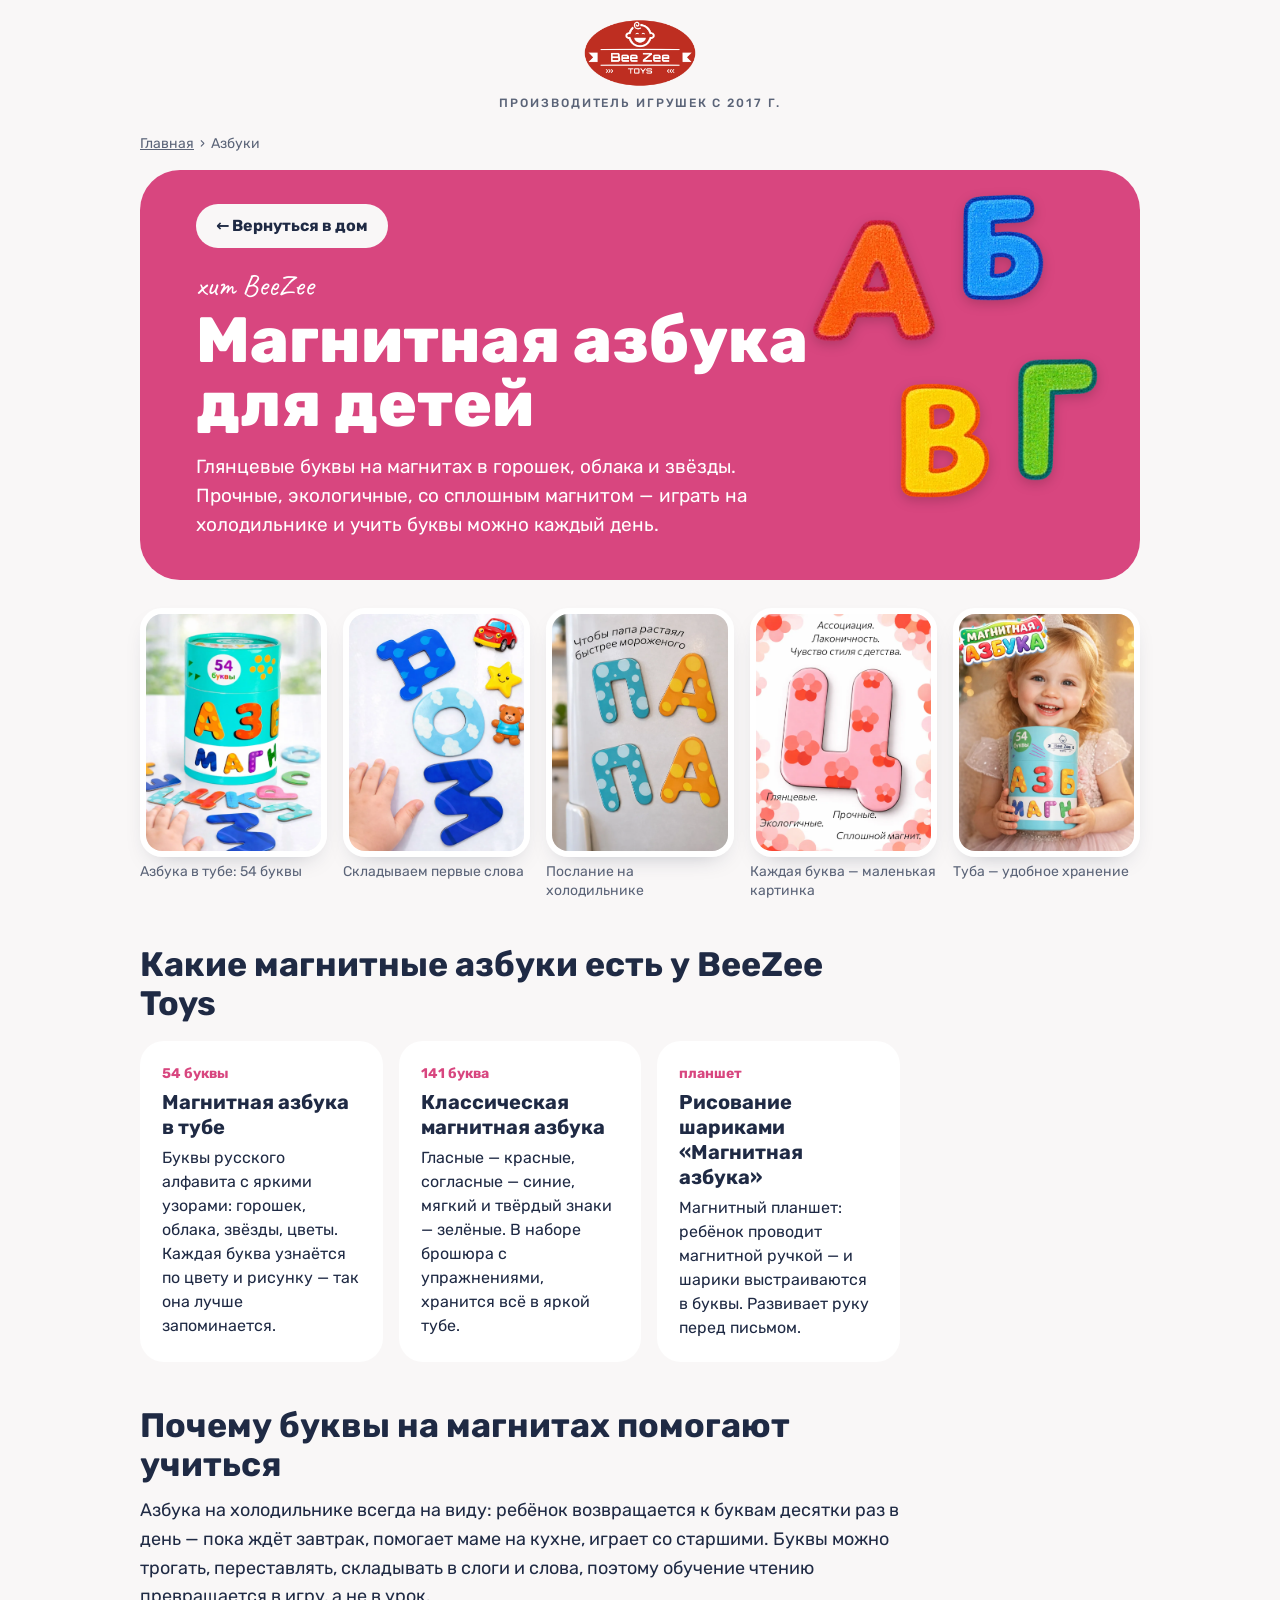
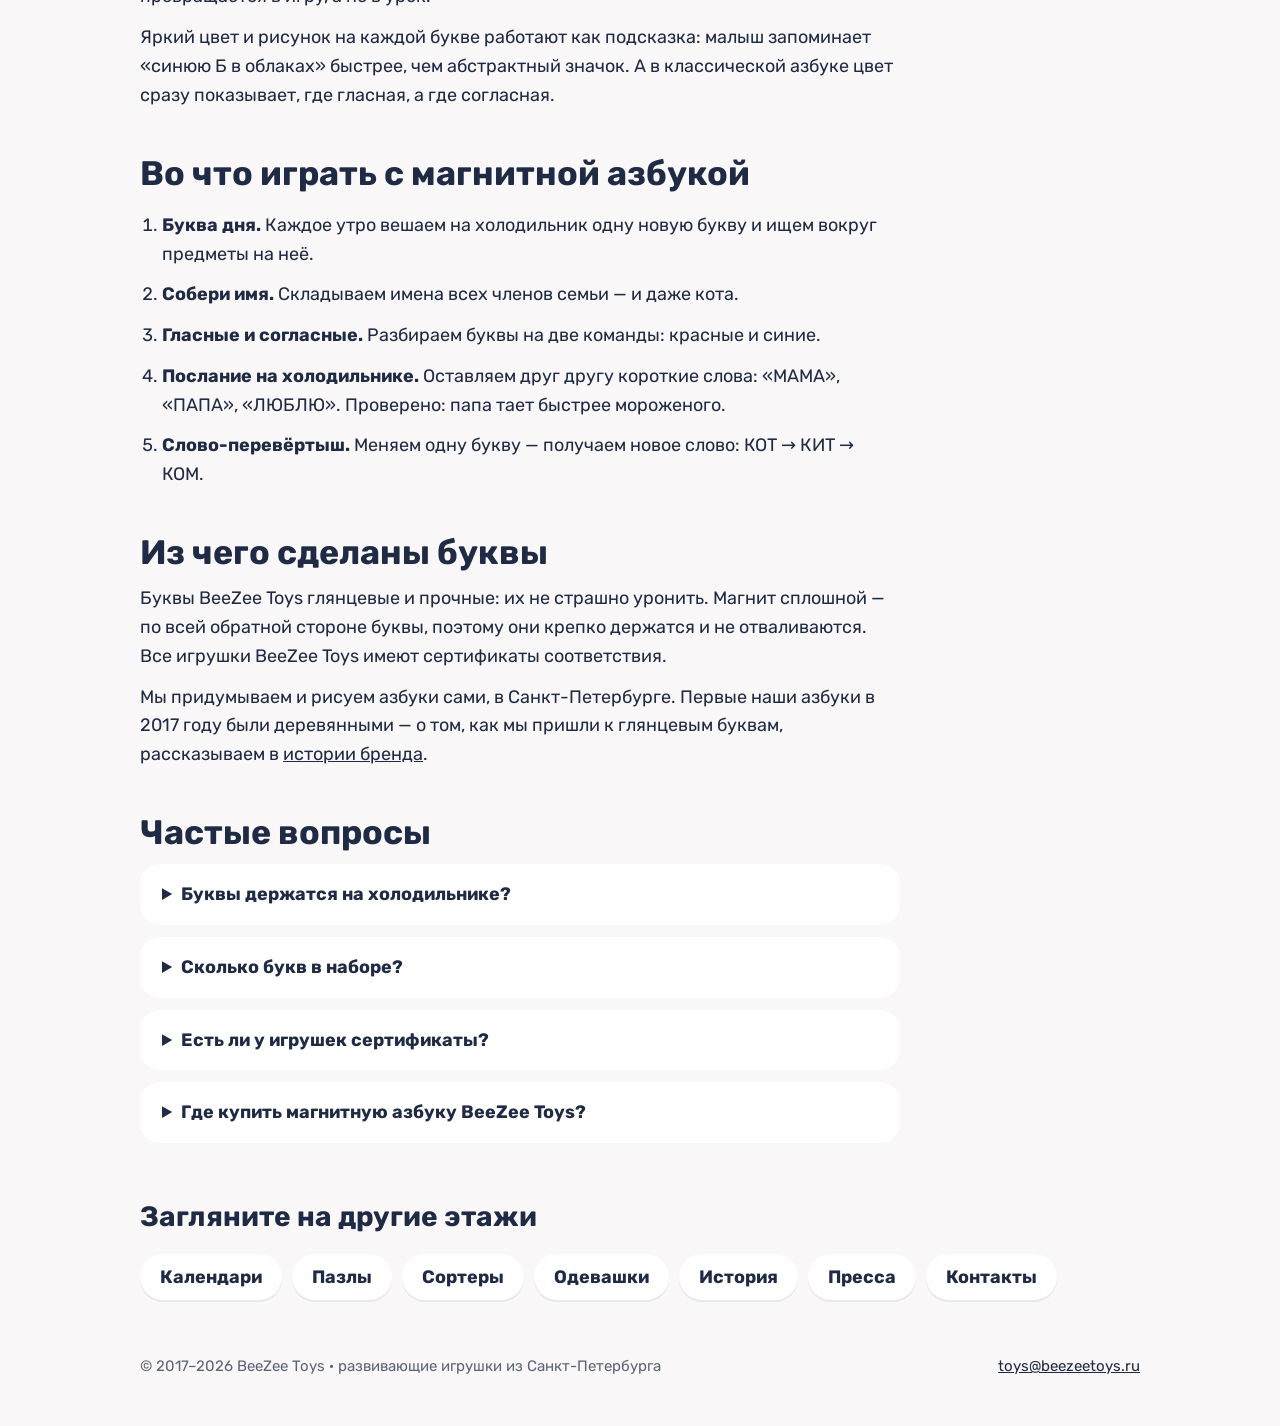
==== azbuki/index.html @ 77d388d3 "Страница-образец /azbuki/ для SEO Отдельная HTML-страница раздела «Азбуки»: title, description, cano" ====
<!doctype html>
<html lang="ru">
<head>
<meta charset="utf-8">
<meta name="viewport" content="width=device-width, initial-scale=1">
<title>Магнитная азбука для детей — буквы на магнитах | BeeZee Toys</title>
<meta name="description" content="Магнитные азбуки BeeZee Toys: 54 буквы в тубе и классический алфавит на 141 букву. Яркие глянцевые буквы на холодильник для игры и обучения чтению. Производитель из Петербурга.">
<link rel="canonical" href="https://beezeetoys.ru/azbuki/">
<meta property="og:type" content="website">
<meta property="og:site_name" content="BeeZee Toys">
<meta property="og:title" content="Магнитная азбука для детей — BeeZee Toys">
<meta property="og:description" content="Яркие глянцевые буквы на магнитах: 54 буквы в тубе и классический алфавит на 141 букву.">
<meta property="og:url" content="https://beezeetoys.ru/azbuki/">
<meta property="og:image" content="https://beezeetoys.ru/img/azbuka-tuba.webp">
<meta property="og:locale" content="ru_RU">
<link rel="icon" href="/img/logo.webp">
<link rel="preconnect" href="https://fonts.googleapis.com">
<link href="https://fonts.googleapis.com/css2?family=Rubik:wght@400;500;700;800&family=Caveat:wght@500;700&display=swap" rel="stylesheet">
<link rel="stylesheet" href="/css/page.css">

<script type="application/ld+json">
{
  "@context": "https://schema.org",
  "@graph": [
    {
      "@type": "CollectionPage",
      "name": "Магнитная азбука для детей",
      "url": "https://beezeetoys.ru/azbuki/",
      "description": "Магнитные азбуки BeeZee Toys: 54 буквы в тубе и классический алфавит на 141 букву.",
      "inLanguage": "ru",
      "publisher": {"@type": "Organization", "name": "BeeZee Toys", "alternateName": ["Bee Zee Toys", "БиЗи Тойс"], "url": "https://beezeetoys.ru/", "logo": "https://beezeetoys.ru/img/logo.webp", "email": "toys@beezeetoys.ru"}
    },
    {
      "@type": "BreadcrumbList",
      "itemListElement": [
        {"@type": "ListItem", "position": 1, "name": "Главная", "item": "https://beezeetoys.ru/"},
        {"@type": "ListItem", "position": 2, "name": "Азбуки", "item": "https://beezeetoys.ru/azbuki/"}
      ]
    },
    {
      "@type": "FAQPage",
      "mainEntity": [
        {"@type": "Question", "name": "Буквы держатся на холодильнике?", "acceptedAnswer": {"@type": "Answer", "text": "Да. Магнит у букв сплошной — по всей обратной стороне, поэтому буквы держатся на холодильнике, магнитной доске и любой стальной поверхности."}},
        {"@type": "Question", "name": "Сколько букв в наборе?", "acceptedAnswer": {"@type": "Answer", "text": "Магнитная азбука в тубе — 54 буквы русского алфавита. Классическая азбука — 141 буква: хватит, чтобы складывать длинные слова и целые предложения."}},
        {"@type": "Question", "name": "Есть ли у игрушек сертификаты?", "acceptedAnswer": {"@type": "Answer", "text": "Да, все игрушки BeeZee Toys имеют сертификаты соответствия."}},
        {"@type": "Question", "name": "Где купить магнитную азбуку BeeZee Toys?", "acceptedAnswer": {"@type": "Answer", "text": "Ссылки на наши магазины на маркетплейсах — внизу главной страницы beezeetoys.ru. По оптовым закупкам пишите на toys@beezeetoys.ru."}}
      ]
    }
  ]
}
</script>

<!-- Yandex.Metrika counter -->
<script type="text/javascript">
    (function(m,e,t,r,i,k,a){
        m[i]=m[i]||function(){(m[i].a=m[i].a||[]).push(arguments)};
        m[i].l=1*new Date();
        for (var j = 0; j < document.scripts.length; j++) {if (document.scripts[j].src === r) { return; }}
        k=e.createElement(t),a=e.getElementsByTagName(t)[0],k.async=1,k.src=r,a.parentNode.insertBefore(k,a)
    })(window, document,'script','https://mc.yandex.ru/metrika/tag.js', 'ym');
    ym(53527606, 'init', {trackHash:true, clickmap:true, referrer: document.referrer, url: location.href, accurateTrackBounce:true, trackLinks:true});
</script>
<noscript><div><img src="https://mc.yandex.ru/watch/53527606" style="position:absolute; left:-9999px;" alt=""></div></noscript>
<!-- /Yandex.Metrika counter -->
</head>
<body style="--room:#D8467F">

<header class="top">
<a href="/" aria-label="BeeZee Toys — на главную"><img src="/img/logo.webp" alt="BeeZee Toys — развивающие игрушки"></a>
<span class="since">Производитель игрушек с 2017 г.</span>
</header>

<main class="wrap">

<nav class="crumbs" aria-label="Хлебные крошки">
<ol><li><a href="/">Главная</a></li><li aria-current="page">Азбуки</li></ol>
</nav>

<section class="hero">
<div class="deco" aria-hidden="true">
<img src="/img/azbuki-a.webp" alt="" style="right:58%;top:12%;height:30%">
<img src="/img/azbuki-b.webp" alt="" style="right:22%;top:6%;height:26%;animation-delay:-1.2s">
<img src="/img/azbuki-v.webp" alt="" style="right:40%;top:52%;height:28%;animation-delay:-2.4s">
<img src="/img/azbuki-g.webp" alt="" style="right:4%;top:46%;height:30%;animation-delay:-3.6s">
</div>
<a class="home" href="/">← Вернуться в дом</a>
<span class="note hand">хит BeeZee</span>
<h1>Магнитная азбука для детей</h1>
<p class="lead">Глянцевые буквы на магнитах в горошек, облака и звёзды. Прочные, экологичные, со сплошным магнитом — играть на холодильнике и учить буквы можно каждый день.</p>
</section>

<div class="gallery">
<figure><img src="/img/azbuka-tuba.webp" alt="Магнитная азбука BeeZee Toys в тубе — 54 буквы русского алфавита" width="900" height="1200" loading="lazy"><figcaption>Азбука в тубе: 54 буквы</figcaption></figure>
<figure><img src="/img/azbuka-dom.webp" alt="Магнитные буквы Д, О, М и фигурки из азбуки BeeZee Toys" width="900" height="1200" loading="lazy"><figcaption>Складываем первые слова</figcaption></figure>
<figure><img src="/img/azbuka-papa.webp" alt="Слово ПАПА из магнитных букв на холодильнике" width="900" height="1200" loading="lazy"><figcaption>Послание на холодильнике</figcaption></figure>
<figure><img src="/img/azbuka-ch.webp" alt="Розовая магнитная буква Ч в цветочек" width="900" height="1200" loading="lazy"><figcaption>Каждая буква — маленькая картинка</figcaption></figure>
<figure><img src="/img/azbuka-girl.webp" alt="Девочка держит тубу с магнитной азбукой BeeZee Toys" width="900" height="1200" loading="lazy"><figcaption>Туба — удобное хранение</figcaption></figure>
</div>

<article class="text">

<h2>Какие магнитные азбуки есть у BeeZee Toys</h2>
<div class="cards">
<div class="card"><span class="tag">54 буквы</span><strong>Магнитная азбука в тубе</strong><p>Буквы русского алфавита с яркими узорами: горошек, облака, звёзды, цветы. Каждая буква узнаётся по цвету и рисунку — так она лучше запоминается.</p></div>
<div class="card"><span class="tag">141 буква</span><strong>Классическая магнитная азбука</strong><p>Гласные — красные, согласные — синие, мягкий и твёрдый знаки — зелёные. В наборе брошюра с упражнениями, хранится всё в яркой тубе.</p></div>
<div class="card"><span class="tag">планшет</span><strong>Рисование шариками «Магнитная азбука»</strong><p>Магнитный планшет: ребёнок проводит магнитной ручкой — и шарики выстраиваются в буквы. Развивает руку перед письмом.</p></div>
</div>

<h2>Почему буквы на магнитах помогают учиться</h2>
<p>Азбука на холодильнике всегда на виду: ребёнок возвращается к буквам десятки раз в день — пока ждёт завтрак, помогает маме на кухне, играет со старшими. Буквы можно трогать, переставлять, складывать в слоги и слова, поэтому обучение чтению превращается в игру, а не в урок.</p>
<p>Яркий цвет и рисунок на каждой букве работают как подсказка: малыш запоминает «синюю Б в облаках» быстрее, чем абстрактный значок. А в классической азбуке цвет сразу показывает, где гласная, а где согласная.</p>

<h2>Во что играть с магнитной азбукой</h2>
<ol>
<li><strong>Буква дня.</strong> Каждое утро вешаем на холодильник одну новую букву и ищем вокруг предметы на неё.</li>
<li><strong>Собери имя.</strong> Складываем имена всех членов семьи — и даже кота.</li>
<li><strong>Гласные и согласные.</strong> Разбираем буквы на две команды: красные и синие.</li>
<li><strong>Послание на холодильнике.</strong> Оставляем друг другу короткие слова: «МАМА», «ПАПА», «ЛЮБЛЮ». Проверено: папа тает быстрее мороженого.</li>
<li><strong>Слово-перевёртыш.</strong> Меняем одну букву — получаем новое слово: КОТ → КИТ → КОМ.</li>
</ol>

<h2>Из чего сделаны буквы</h2>
<p>Буквы BeeZee Toys глянцевые и прочные: их не страшно уронить. Магнит сплошной — по всей обратной стороне буквы, поэтому они крепко держатся и не отваливаются. Все игрушки BeeZee Toys имеют сертификаты соответствия.</p>
<p>Мы придумываем и рисуем азбуки сами, в Санкт-Петербурге. Первые наши азбуки в 2017 году были деревянными — о том, как мы пришли к глянцевым буквам, рассказываем в <a href="/istoriya/">истории бренда</a>.</p>

<h2>Частые вопросы</h2>
<div class="faq">
<details><summary>Буквы держатся на холодильнике?</summary><p>Да. Магнит у букв сплошной — по всей обратной стороне, поэтому буквы держатся на холодильнике, магнитной доске и любой стальной поверхности.</p></details>
<details><summary>Сколько букв в наборе?</summary><p>Магнитная азбука в тубе — 54 буквы русского алфавита. Классическая азбука — 141 буква: хватит, чтобы складывать длинные слова и целые предложения.</p></details>
<details><summary>Есть ли у игрушек сертификаты?</summary><p>Да, все игрушки BeeZee Toys имеют сертификаты соответствия.</p></details>
<details><summary>Где купить магнитную азбуку BeeZee Toys?</summary><p>Ссылки на наши магазины на маркетплейсах — <a href="/#buy">внизу главной страницы</a>. По оптовым закупкам пишите на <a href="mailto:toys@beezeetoys.ru">toys@beezeetoys.ru</a>.</p></details>
</div>

</article>

<nav class="rooms" aria-label="Другие этажи дома">
<h2>Загляните на другие этажи</h2>
<ul>
<li><a href="/kalendari/">Календари</a></li>
<li><a href="/pazly/">Пазлы</a></li>
<li><a href="/sortery/">Сортеры</a></li>
<li><a href="/odevashki/">Одевашки</a></li>
<li><a href="/istoriya/">История</a></li>
<li><a href="/pressa/">Пресса</a></li>
<li><a href="/kontakty/">Контакты</a></li>
</ul>
</nav>

</main>

<footer>
<span>© 2017–2026 BeeZee Toys · развивающие игрушки из Санкт-Петербурга</span>
<a href="mailto:toys@beezeetoys.ru">toys@beezeetoys.ru</a>
</footer>

</body>
</html>
---- css/page.css ----
/* Общие стили страниц разделов (azbuki, kalendari, …). Цвет раздела задаётся в <body style="--room:#…"> */
:root{--ink:#1F2A44;--paper:#F9F7F7;--muted:#5B6478;--room:#D8467F}
*{box-sizing:border-box}
html{scroll-behavior:smooth}
body{margin:0;background:var(--paper);color:var(--ink);font:400 18px/1.6 Rubik,system-ui,sans-serif;overflow-x:hidden}
a{color:var(--ink)}a:hover{color:var(--room)}
img{max-width:100%}
.hand{font-family:Caveat,cursive}

/* шапка — как на главной */
.top{max-width:1320px;margin:0 auto;padding:18px 24px 10px;display:flex;flex-direction:column;align-items:center;gap:6px}
.top img{display:block;width:112px;height:70px;object-fit:contain}
.since{font-size:12px;font-weight:500;letter-spacing:.16em;text-transform:uppercase;color:var(--muted)}

.wrap{max-width:1040px;margin:0 auto;padding:0 20px}

/* хлебные крошки */
.crumbs{font-size:14px;color:var(--muted);margin:10px 0 14px}
.crumbs ol{list-style:none;margin:0;padding:0;display:flex;flex-wrap:wrap;gap:6px}
.crumbs li+li::before{content:"›";margin-right:6px}
.crumbs a{color:var(--muted)}

/* цветная шапка раздела */
.hero{position:relative;overflow:hidden;background:var(--room);color:#fff;border-radius:40px;padding:34px clamp(24px,5vw,56px) 40px}
.hero .home{display:inline-flex;align-items:center;min-height:44px;padding:0 20px;border-radius:999px;background:var(--paper);color:var(--ink);font-weight:700;font-size:16px;text-decoration:none;transition:transform .25s cubic-bezier(.34,1.56,.64,1)}
.hero .home:hover{transform:scale(1.06) rotate(-2deg);color:var(--ink)}
.hero .note{display:block;font-size:30px;line-height:1;margin:22px 0 8px}
.hero h1{position:relative;margin:0;max-width:640px;font-size:clamp(38px,6vw,64px);font-weight:800;line-height:1}
.hero .lead{position:relative;margin:16px 0 0;font-size:19px;line-height:1.55;max-width:620px}
.hero .deco{position:absolute;right:3%;bottom:0;top:0;width:30%;pointer-events:none}
.hero .deco img{position:absolute;width:auto;filter:drop-shadow(0 4px 6px rgba(0,0,0,.18));animation:bob 5s ease-in-out infinite}
@media (max-width:900px){.hero .deco{display:none}}

/* фото */
.gallery{display:grid;grid-template-columns:repeat(auto-fill,minmax(170px,1fr));gap:16px;margin:28px 0 8px}
.gallery figure{margin:0}
.gallery img{display:block;width:100%;height:auto;aspect-ratio:3/4;object-fit:cover;border-radius:22px;border:6px solid #fff;box-shadow:0 10px 24px -14px rgba(31,42,68,.35)}
.gallery figcaption{font-size:14px;color:var(--muted);margin-top:6px;line-height:1.35}

/* текст */
.text{max-width:760px}
.text h2{font-size:clamp(26px,3.4vw,34px);line-height:1.15;margin:44px 0 12px}
.text h3{font-size:21px;margin:26px 0 6px}
.text p,.text li{margin:0 0 12px}
.text ul,.text ol{padding-left:22px}
.cards{display:grid;grid-template-columns:repeat(auto-fit,minmax(230px,1fr));gap:16px;margin:18px 0}
.card{background:#fff;border-radius:24px;padding:22px}
.card .tag{display:block;font-size:14px;font-weight:700;color:var(--room)}
.card strong{display:block;font-size:20px;line-height:1.25;margin:4px 0 6px}
.card p{margin:0;font-size:16px;line-height:1.5}

/* вопросы-ответы */
.faq details{background:#fff;border-radius:20px;padding:16px 22px;margin:0 0 12px}
.faq summary{cursor:pointer;font-weight:700}
.faq details p{margin:10px 0 0}

/* другие этажи */
.rooms{margin:52px 0 30px}
.rooms h2{font-size:28px;margin:0 0 14px}
.rooms ul{list-style:none;margin:0;padding:0;display:flex;flex-wrap:wrap;gap:10px}
.rooms a{display:inline-flex;align-items:center;min-height:46px;padding:0 20px;border-radius:999px;background:#fff;font-weight:700;text-decoration:none;box-shadow:0 2px 0 rgba(31,42,68,.08);transition:transform .25s cubic-bezier(.34,1.56,.64,1)}
.rooms a:hover{transform:translateY(-3px) rotate(-1.5deg)}

footer{max-width:1040px;margin:0 auto;padding:24px 20px 48px;font-size:15px;color:var(--muted);display:flex;flex-wrap:wrap;gap:8px 24px;justify-content:space-between}

@keyframes bob{0%,100%{transform:translateY(0) rotate(-6deg)}50%{transform:translateY(-12px) rotate(6deg)}}
@media (prefers-reduced-motion:reduce){*{animation:none!important;transition:none!important}}
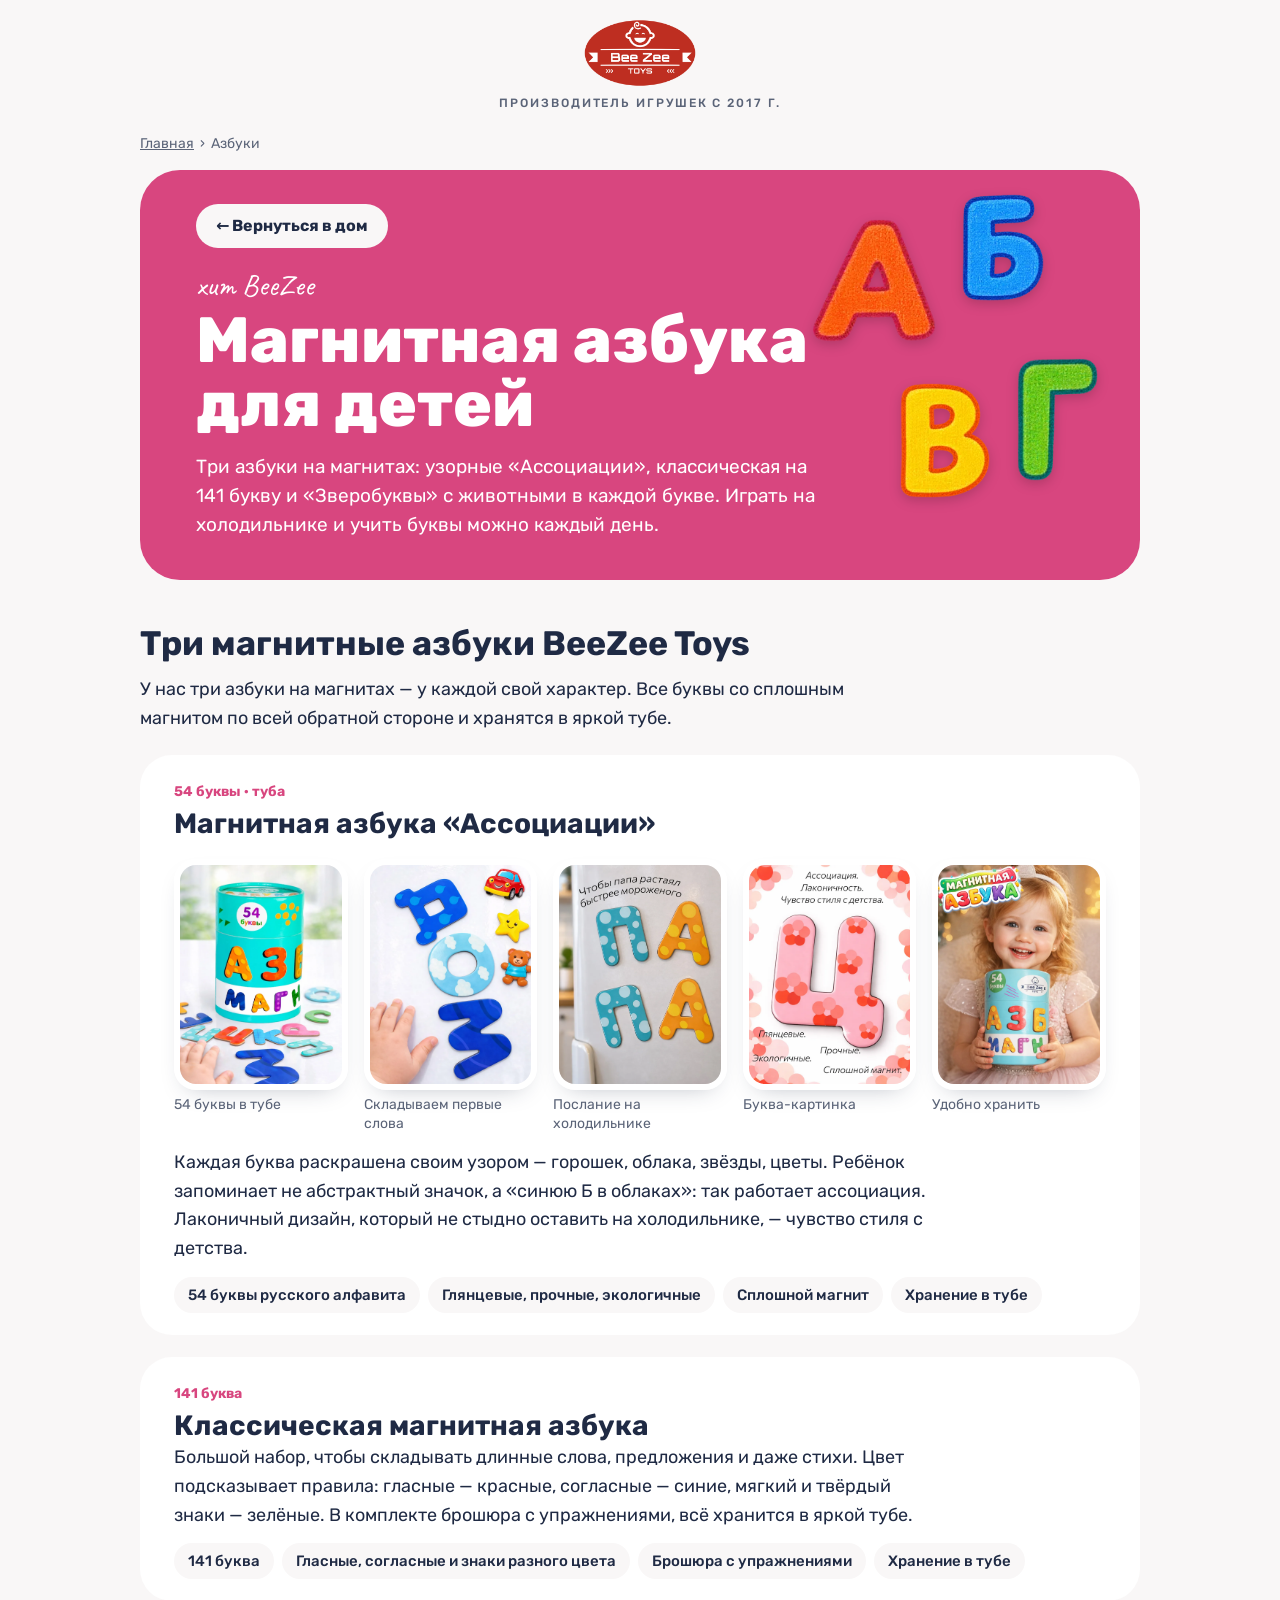
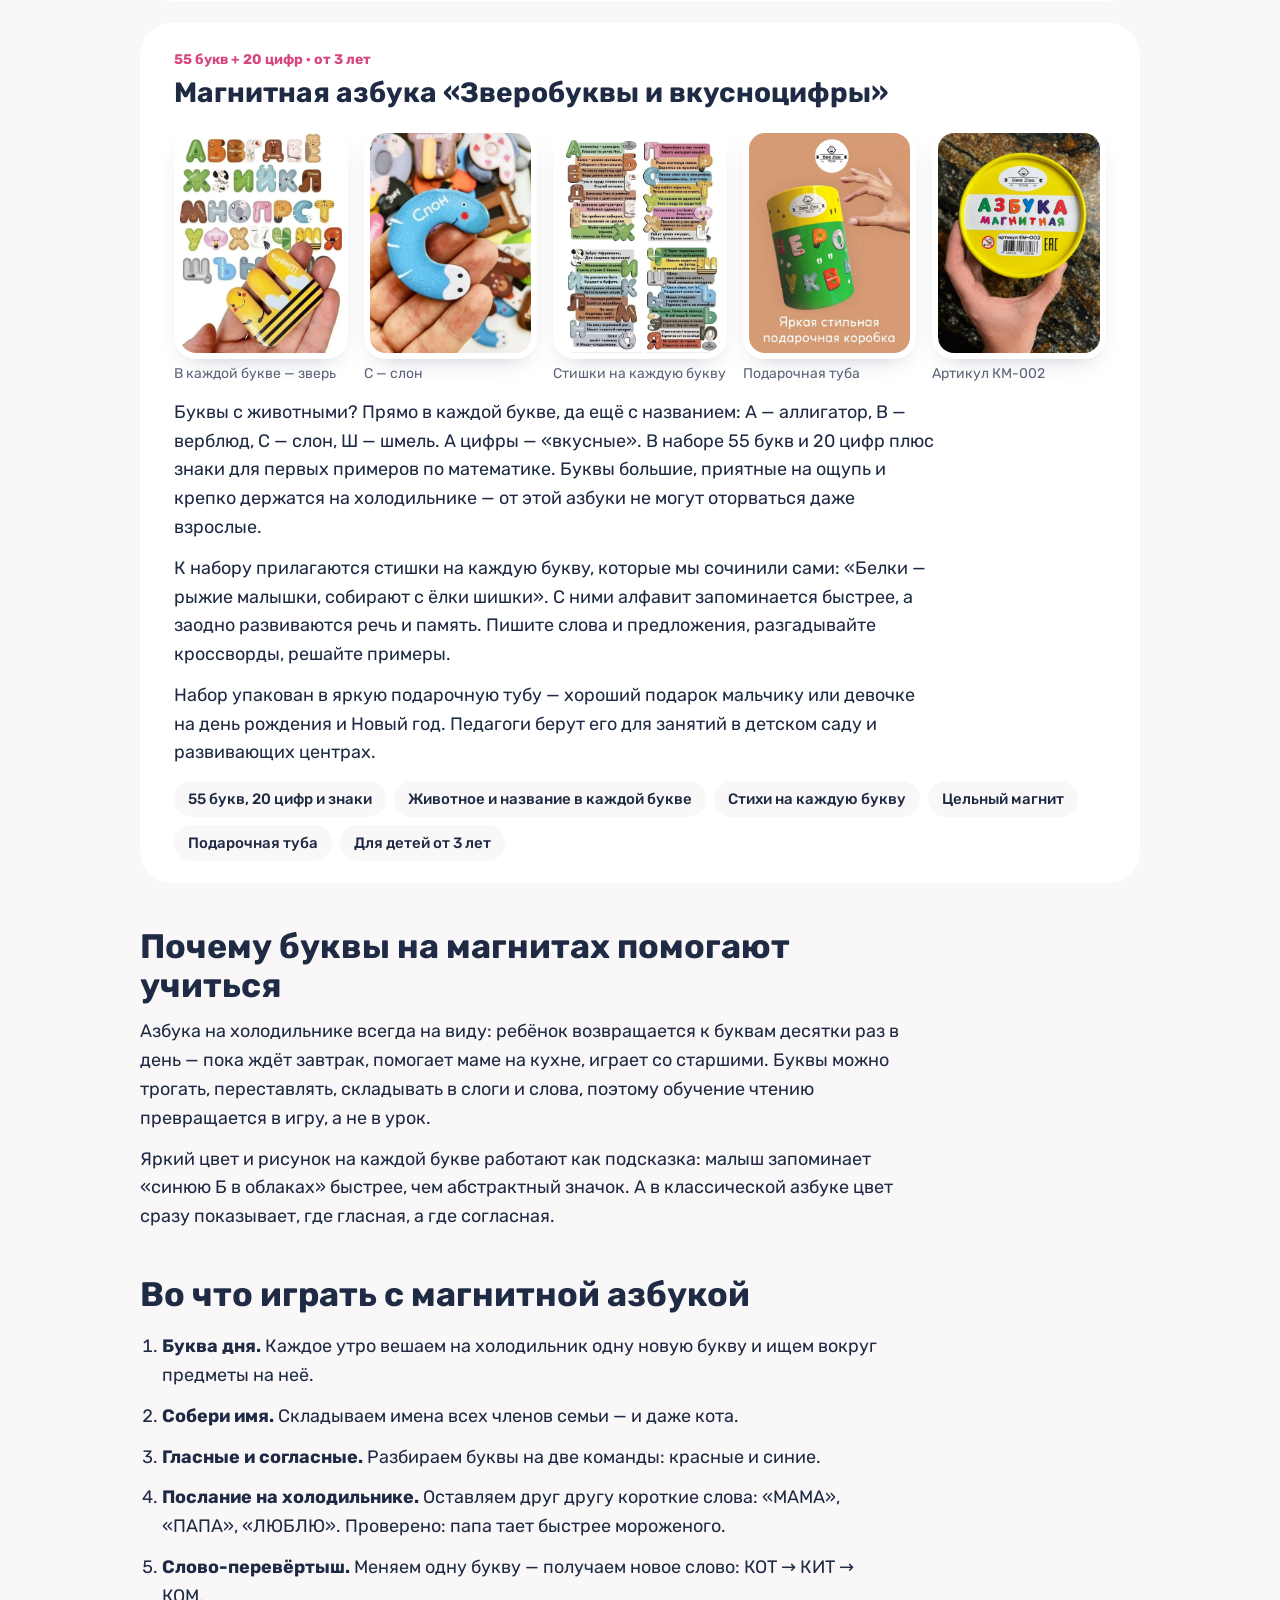
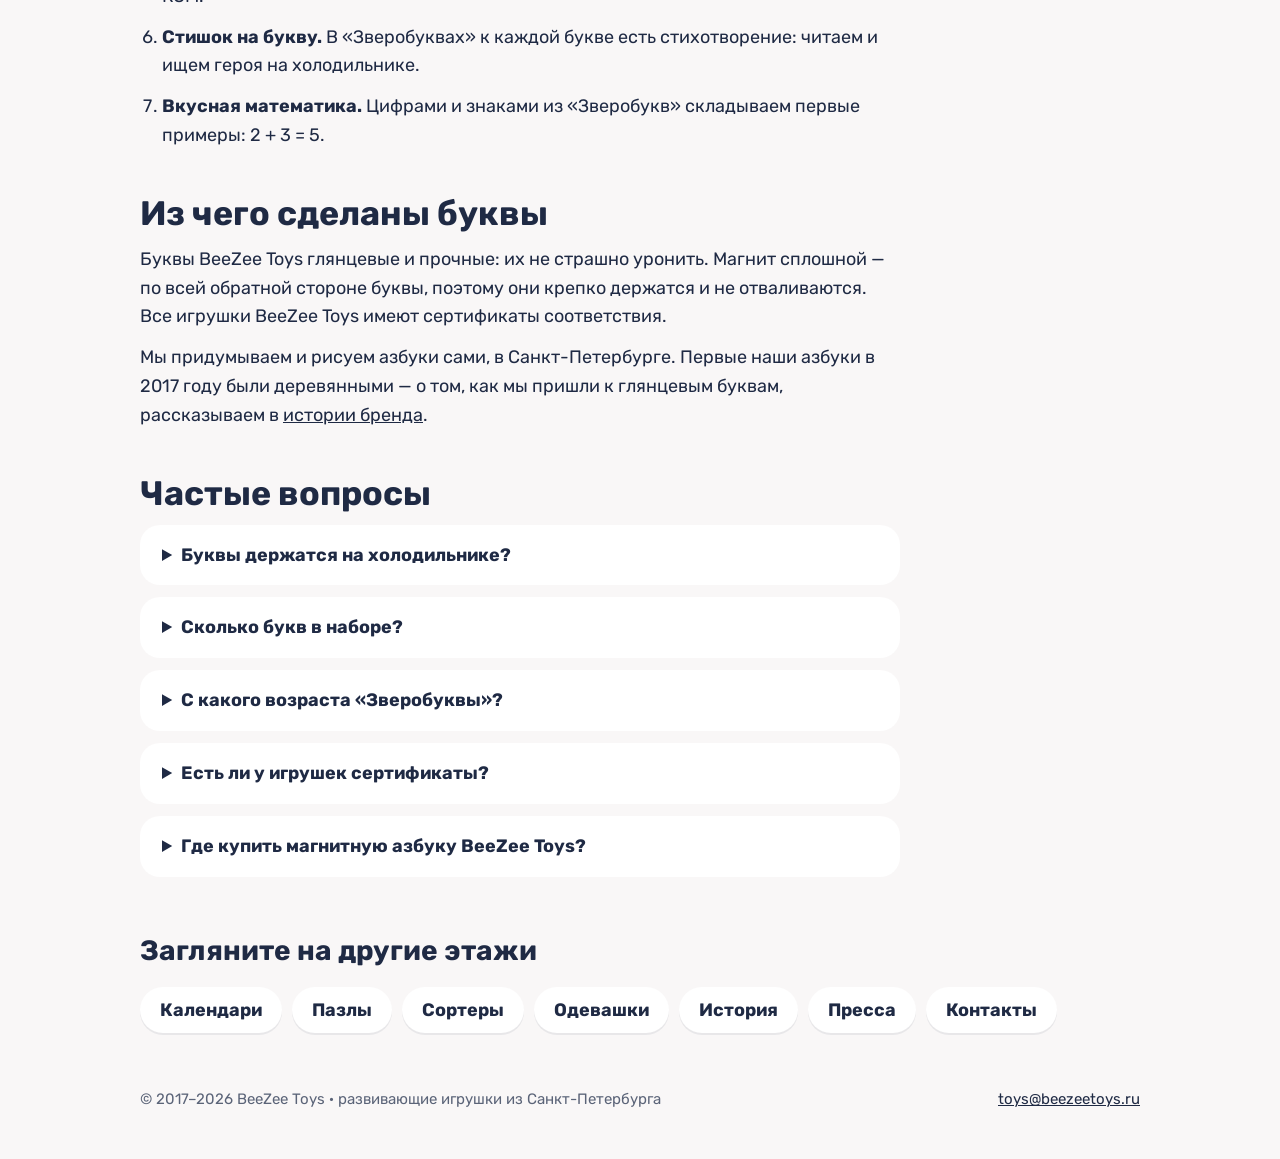
==== commit 989c6862: "Азбуки: три карточки — «Ассоциации», классика 141, «Зверобуквы» Вместо общего списка — отдельная кар" ====
--- a/azbuki/index.html
+++ b/azbuki/index.html
@@ -4,12 +4,12 @@
 <meta charset="utf-8">
 <meta name="viewport" content="width=device-width, initial-scale=1">
 <title>Магнитная азбука для детей — буквы на магнитах | BeeZee Toys</title>
-<meta name="description" content="Магнитные азбуки BeeZee Toys: 54 буквы в тубе и классический алфавит на 141 букву. Яркие глянцевые буквы на холодильник для игры и обучения чтению. Производитель из Петербурга.">
+<meta name="description" content="Магнитные азбуки BeeZee Toys: «Ассоциации» на 54 буквы, классическая на 141 букву и «Зверобуквы и вкусноцифры» с животными и цифрами. Буквы на холодильник для игры и обучения чтению.">
 <link rel="canonical" href="https://beezeetoys.ru/azbuki/">
 <meta property="og:type" content="website">
 <meta property="og:site_name" content="BeeZee Toys">
 <meta property="og:title" content="Магнитная азбука для детей — BeeZee Toys">
-<meta property="og:description" content="Яркие глянцевые буквы на магнитах: 54 буквы в тубе и классический алфавит на 141 букву.">
+<meta property="og:description" content="Три магнитные азбуки: «Ассоциации», классическая на 141 букву и «Зверобуквы и вкусноцифры».">
 <meta property="og:url" content="https://beezeetoys.ru/azbuki/">
 <meta property="og:image" content="https://beezeetoys.ru/img/azbuka-tuba.webp">
 <meta property="og:locale" content="ru_RU">
@@ -26,7 +26,7 @@
       "@type": "CollectionPage",
       "name": "Магнитная азбука для детей",
       "url": "https://beezeetoys.ru/azbuki/",
-      "description": "Магнитные азбуки BeeZee Toys: 54 буквы в тубе и классический алфавит на 141 букву.",
+      "description": "Магнитные азбуки BeeZee Toys: «Ассоциации», классическая на 141 букву и «Зверобуквы и вкусноцифры».",
       "inLanguage": "ru",
       "publisher": {"@type": "Organization", "name": "BeeZee Toys", "alternateName": ["Bee Zee Toys", "БиЗи Тойс"], "url": "https://beezeetoys.ru/", "logo": "https://beezeetoys.ru/img/logo.webp", "email": "toys@beezeetoys.ru"}
     },
@@ -41,7 +41,8 @@
       "@type": "FAQPage",
       "mainEntity": [
         {"@type": "Question", "name": "Буквы держатся на холодильнике?", "acceptedAnswer": {"@type": "Answer", "text": "Да. Магнит у букв сплошной — по всей обратной стороне, поэтому буквы держатся на холодильнике, магнитной доске и любой стальной поверхности."}},
-        {"@type": "Question", "name": "Сколько букв в наборе?", "acceptedAnswer": {"@type": "Answer", "text": "Магнитная азбука в тубе — 54 буквы русского алфавита. Классическая азбука — 141 буква: хватит, чтобы складывать длинные слова и целые предложения."}},
+        {"@type": "Question", "name": "Сколько букв в наборе?", "acceptedAnswer": {"@type": "Answer", "text": "«Ассоциации» — 54 буквы, классическая азбука — 141 буква, «Зверобуквы и вкусноцифры» — 55 букв, 20 цифр и знаки для математики."}},
+        {"@type": "Question", "name": "С какого возраста «Зверобуквы»?", "acceptedAnswer": {"@type": "Answer", "text": "«Зверобуквы и вкусноцифры» — для детей от 3 лет."}},
         {"@type": "Question", "name": "Есть ли у игрушек сертификаты?", "acceptedAnswer": {"@type": "Answer", "text": "Да, все игрушки BeeZee Toys имеют сертификаты соответствия."}},
         {"@type": "Question", "name": "Где купить магнитную азбуку BeeZee Toys?", "acceptedAnswer": {"@type": "Answer", "text": "Ссылки на наши магазины на маркетплейсах — внизу главной страницы beezeetoys.ru. По оптовым закупкам пишите на toys@beezeetoys.ru."}}
       ]
@@ -86,25 +87,60 @@
 <a class="home" href="/">← Вернуться в дом</a>
 <span class="note hand">хит BeeZee</span>
 <h1>Магнитная азбука для детей</h1>
-<p class="lead">Глянцевые буквы на магнитах в горошек, облака и звёзды. Прочные, экологичные, со сплошным магнитом — играть на холодильнике и учить буквы можно каждый день.</p>
+<p class="lead">Три азбуки на магнитах: узорные «Ассоциации», классическая на 141 букву и «Зверобуквы» с животными в каждой букве. Играть на холодильнике и учить буквы можно каждый день.</p>
 </section>
 
+<article class="text wide">
+
+<h2>Три магнитные азбуки BeeZee Toys</h2>
+<p>У нас три азбуки на магнитах — у каждой свой характер. Все буквы со сплошным магнитом по всей обратной стороне и хранятся в яркой тубе.</p>
+
+<section class="product" id="associacii">
+<div class="product-head">
+<span class="tag">54 буквы · туба</span>
+<h3>Магнитная азбука «Ассоциации»</h3>
+</div>
 <div class="gallery">
-<figure><img src="/img/azbuka-tuba.webp" alt="Магнитная азбука BeeZee Toys в тубе — 54 буквы русского алфавита" width="900" height="1200" loading="lazy"><figcaption>Азбука в тубе: 54 буквы</figcaption></figure>
-<figure><img src="/img/azbuka-dom.webp" alt="Магнитные буквы Д, О, М и фигурки из азбуки BeeZee Toys" width="900" height="1200" loading="lazy"><figcaption>Складываем первые слова</figcaption></figure>
+<figure><img src="/img/azbuka-tuba.webp" alt="Магнитная азбука BeeZee Toys «Ассоциации» в тубе — 54 буквы русского алфавита" width="900" height="1200" loading="lazy"><figcaption>54 буквы в тубе</figcaption></figure>
+<figure><img src="/img/azbuka-dom.webp" alt="Магнитные буквы Д, О, М из азбуки «Ассоциации» BeeZee Toys" width="900" height="1200" loading="lazy"><figcaption>Складываем первые слова</figcaption></figure>
 <figure><img src="/img/azbuka-papa.webp" alt="Слово ПАПА из магнитных букв на холодильнике" width="900" height="1200" loading="lazy"><figcaption>Послание на холодильнике</figcaption></figure>
-<figure><img src="/img/azbuka-ch.webp" alt="Розовая магнитная буква Ч в цветочек" width="900" height="1200" loading="lazy"><figcaption>Каждая буква — маленькая картинка</figcaption></figure>
-<figure><img src="/img/azbuka-girl.webp" alt="Девочка держит тубу с магнитной азбукой BeeZee Toys" width="900" height="1200" loading="lazy"><figcaption>Туба — удобное хранение</figcaption></figure>
+<figure><img src="/img/azbuka-ch.webp" alt="Розовая магнитная буква Ч в цветочек из азбуки «Ассоциации»" width="900" height="1200" loading="lazy"><figcaption>Буква-картинка</figcaption></figure>
+<figure><img src="/img/azbuka-girl.webp" alt="Девочка держит тубу с магнитной азбукой BeeZee Toys" width="900" height="1200" loading="lazy"><figcaption>Удобно хранить</figcaption></figure>
 </div>
+<p>Каждая буква раскрашена своим узором — горошек, облака, звёзды, цветы. Ребёнок запоминает не абстрактный значок, а «синюю Б в облаках»: так работает ассоциация. Лаконичный дизайн, который не стыдно оставить на холодильнике, — чувство стиля с детства.</p>
+<ul class="facts"><li>54 буквы русского алфавита</li><li>Глянцевые, прочные, экологичные</li><li>Сплошной магнит</li><li>Хранение в тубе</li></ul>
+</section>
+
+<section class="product" id="klassika">
+<div class="product-head">
+<span class="tag">141 буква</span>
+<h3>Классическая магнитная азбука</h3>
+</div>
+<p>Большой набор, чтобы складывать длинные слова, предложения и даже стихи. Цвет подсказывает правила: гласные — красные, согласные — синие, мягкий и твёрдый знаки — зелёные. В комплекте брошюра с упражнениями, всё хранится в яркой тубе.</p>
+<ul class="facts"><li>141 буква</li><li>Гласные, согласные и знаки разного цвета</li><li>Брошюра с упражнениями</li><li>Хранение в тубе</li></ul>
+</section>
+
+<section class="product" id="zverobukvy">
+<div class="product-head">
+<span class="tag">55 букв + 20 цифр · от 3 лет</span>
+<h3>Магнитная азбука «Зверобуквы и вкусноцифры»</h3>
+</div>
+<div class="gallery">
+<figure><img src="/img/zverobukvy-bukvy.webp" alt="Магнитные буквы с животными «Зверобуквы» BeeZee Toys — весь алфавит" width="900" height="1200" loading="lazy"><figcaption>В каждой букве — зверь</figcaption></figure>
+<figure><img src="/img/zverobukvy-slon.webp" alt="Магнитная буква С со слоном из азбуки «Зверобуквы»" width="900" height="1200" loading="lazy"><figcaption>С — слон</figcaption></figure>
+<figure><img src="/img/zverobukvy-stihi.webp" alt="Стихи на каждую букву алфавита к азбуке «Зверобуквы» BeeZee Toys" width="900" height="1200" loading="lazy"><figcaption>Стишки на каждую букву</figcaption></figure>
+<figure><img src="/img/zverobukvy-tuba.webp" alt="Подарочная туба магнитной азбуки «Зверобуквы и вкусноцифры»" width="900" height="1200" loading="lazy"><figcaption>Подарочная туба</figcaption></figure>
+<figure><img src="/img/zverobukvy-kryshka.webp" alt="Магнитная азбука BeeZee Toys, артикул КМ-002" width="900" height="1200" loading="lazy"><figcaption>Артикул КМ-002</figcaption></figure>
+</div>
+<p>Буквы с животными? Прямо в каждой букве, да ещё с названием: А — аллигатор, В — верблюд, С — слон, Ш — шмель. А цифры — «вкусные». В наборе 55 букв и 20 цифр плюс знаки для первых примеров по математике. Буквы большие, приятные на ощупь и крепко держатся на холодильнике — от этой азбуки не могут оторваться даже взрослые.</p>
+<p>К набору прилагаются стишки на каждую букву, которые мы сочинили сами: «Белки — рыжие малышки, собирают с ёлки шишки». С ними алфавит запоминается быстрее, а заодно развиваются речь и память. Пишите слова и предложения, разгадывайте кроссворды, решайте примеры.</p>
+<p>Набор упакован в яркую подарочную тубу — хороший подарок мальчику или девочке на день рождения и Новый год. Педагоги берут его для занятий в детском саду и развивающих центрах.</p>
+<ul class="facts"><li>55 букв, 20 цифр и знаки</li><li>Животное и название в каждой букве</li><li>Стихи на каждую букву</li><li>Цельный магнит</li><li>Подарочная туба</li><li>Для детей от 3 лет</li></ul>
+</section>
+
+</article>
 
 <article class="text">
-
-<h2>Какие магнитные азбуки есть у BeeZee Toys</h2>
-<div class="cards">
-<div class="card"><span class="tag">54 буквы</span><strong>Магнитная азбука в тубе</strong><p>Буквы русского алфавита с яркими узорами: горошек, облака, звёзды, цветы. Каждая буква узнаётся по цвету и рисунку — так она лучше запоминается.</p></div>
-<div class="card"><span class="tag">141 буква</span><strong>Классическая магнитная азбука</strong><p>Гласные — красные, согласные — синие, мягкий и твёрдый знаки — зелёные. В наборе брошюра с упражнениями, хранится всё в яркой тубе.</p></div>
-<div class="card"><span class="tag">планшет</span><strong>Рисование шариками «Магнитная азбука»</strong><p>Магнитный планшет: ребёнок проводит магнитной ручкой — и шарики выстраиваются в буквы. Развивает руку перед письмом.</p></div>
-</div>
 
 <h2>Почему буквы на магнитах помогают учиться</h2>
 <p>Азбука на холодильнике всегда на виду: ребёнок возвращается к буквам десятки раз в день — пока ждёт завтрак, помогает маме на кухне, играет со старшими. Буквы можно трогать, переставлять, складывать в слоги и слова, поэтому обучение чтению превращается в игру, а не в урок.</p>
@@ -117,6 +153,8 @@
 <li><strong>Гласные и согласные.</strong> Разбираем буквы на две команды: красные и синие.</li>
 <li><strong>Послание на холодильнике.</strong> Оставляем друг другу короткие слова: «МАМА», «ПАПА», «ЛЮБЛЮ». Проверено: папа тает быстрее мороженого.</li>
 <li><strong>Слово-перевёртыш.</strong> Меняем одну букву — получаем новое слово: КОТ → КИТ → КОМ.</li>
+<li><strong>Стишок на букву.</strong> В «Зверобуквах» к каждой букве есть стихотворение: читаем и ищем героя на холодильнике.</li>
+<li><strong>Вкусная математика.</strong> Цифрами и знаками из «Зверобукв» складываем первые примеры: 2 + 3 = 5.</li>
 </ol>
 
 <h2>Из чего сделаны буквы</h2>
@@ -126,7 +164,8 @@
 <h2>Частые вопросы</h2>
 <div class="faq">
 <details><summary>Буквы держатся на холодильнике?</summary><p>Да. Магнит у букв сплошной — по всей обратной стороне, поэтому буквы держатся на холодильнике, магнитной доске и любой стальной поверхности.</p></details>
-<details><summary>Сколько букв в наборе?</summary><p>Магнитная азбука в тубе — 54 буквы русского алфавита. Классическая азбука — 141 буква: хватит, чтобы складывать длинные слова и целые предложения.</p></details>
+<details><summary>Сколько букв в наборе?</summary><p>«Ассоциации» — 54 буквы, классическая азбука — 141 буква, «Зверобуквы и вкусноцифры» — 55 букв, 20 цифр и знаки для математики.</p></details>
+<details><summary>С какого возраста «Зверобуквы»?</summary><p>«Зверобуквы и вкусноцифры» — для детей от 3 лет.</p></details>
 <details><summary>Есть ли у игрушек сертификаты?</summary><p>Да, все игрушки BeeZee Toys имеют сертификаты соответствия.</p></details>
 <details><summary>Где купить магнитную азбуку BeeZee Toys?</summary><p>Ссылки на наши магазины на маркетплейсах — <a href="/#buy">внизу главной страницы</a>. По оптовым закупкам пишите на <a href="mailto:toys@beezeetoys.ru">toys@beezeetoys.ru</a>.</p></details>
 </div>
--- a/css/page.css
+++ b/css/page.css
@@ -49,6 +49,17 @@
 .card strong{display:block;font-size:20px;line-height:1.25;margin:4px 0 6px}
 .card p{margin:0;font-size:16px;line-height:1.5}
 
+/* карточки товаров внутри раздела */
+.text.wide{max-width:none}
+.text.wide>p{max-width:760px}
+.product{background:#fff;border-radius:32px;padding:26px clamp(20px,3vw,34px) 22px;margin:22px 0}
+.product .product-head .tag{display:block;font-size:14px;font-weight:700;color:var(--room)}
+.product h3{font-size:clamp(23px,2.6vw,28px);line-height:1.2;margin:4px 0 0}
+.product .gallery{margin:18px 0 14px}
+.product p{max-width:760px}
+.facts{list-style:none;padding:0!important;margin:14px 0 0;display:flex;flex-wrap:wrap;gap:8px}
+.facts li{margin:0;padding:6px 14px;border-radius:999px;background:var(--paper);font-size:15px;font-weight:500}
+
 /* вопросы-ответы */
 .faq details{background:#fff;border-radius:20px;padding:16px 22px;margin:0 0 12px}
 .faq summary{cursor:pointer;font-weight:700}
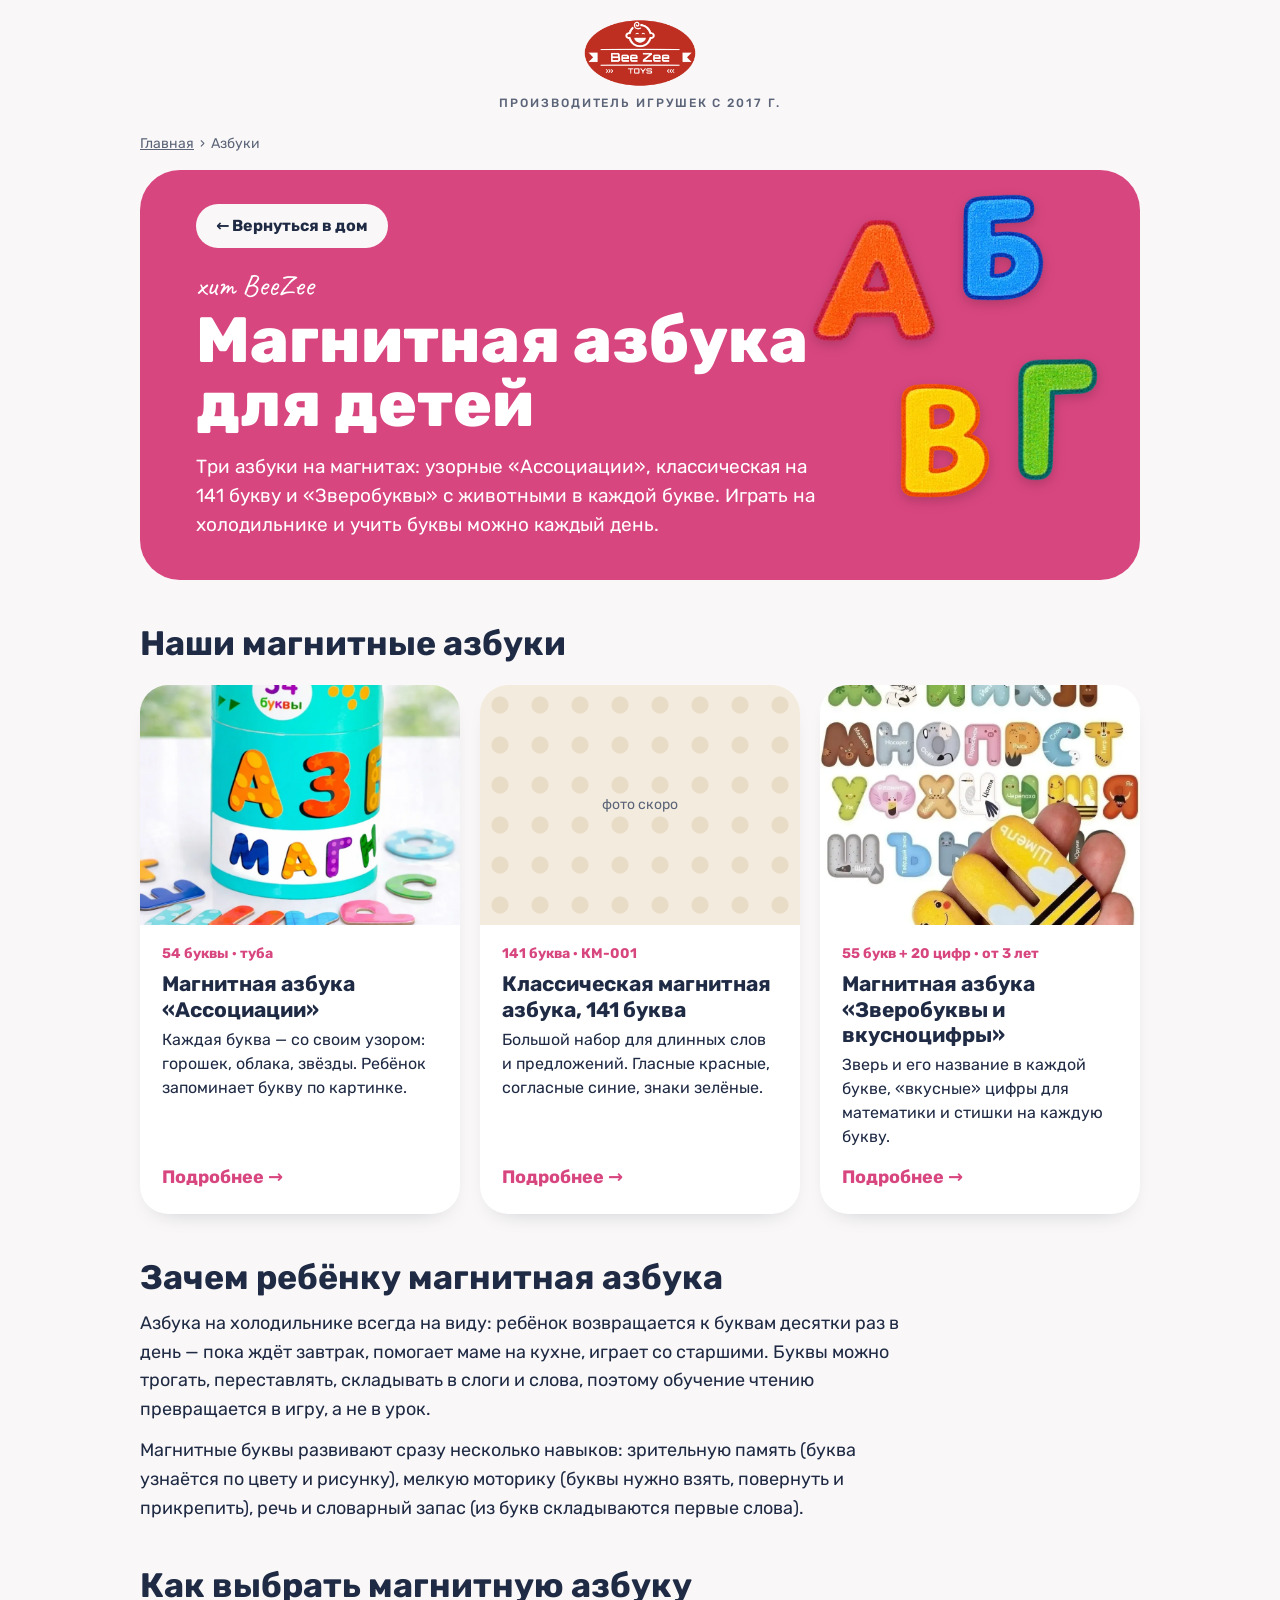
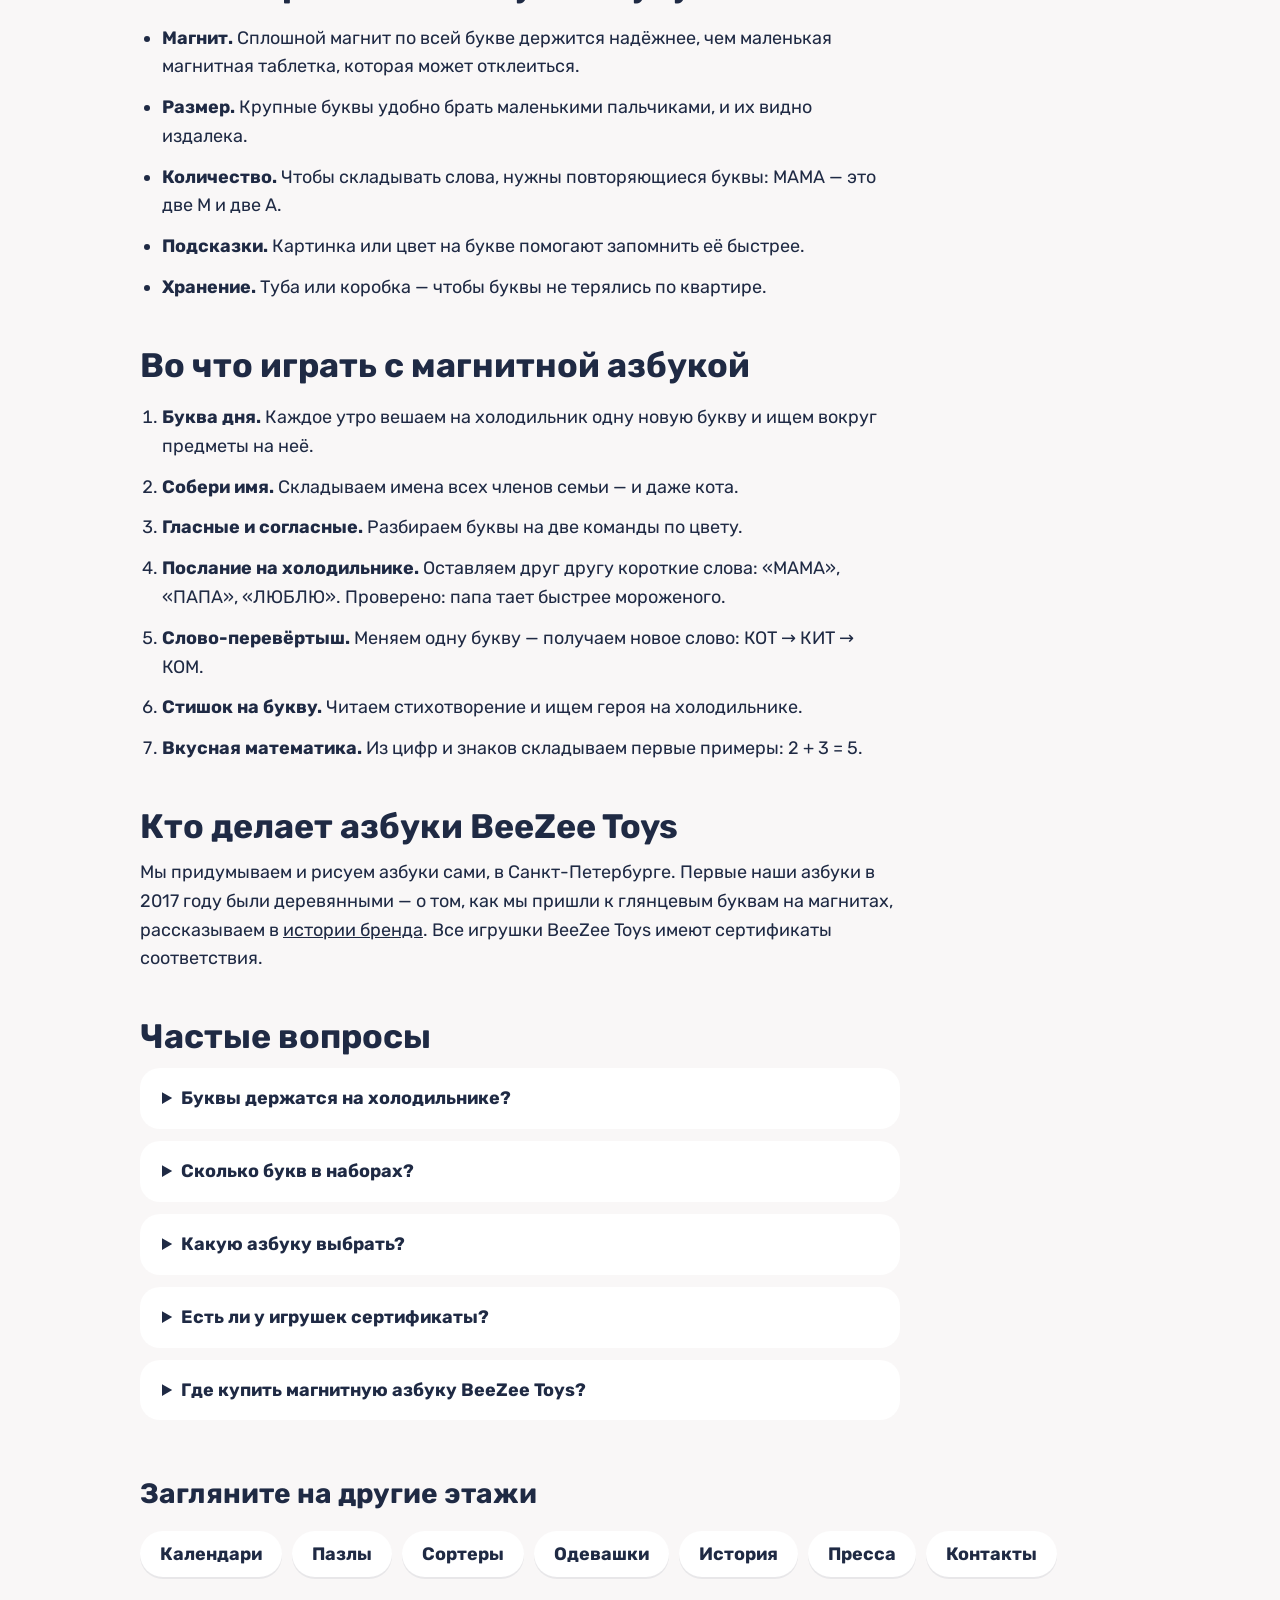
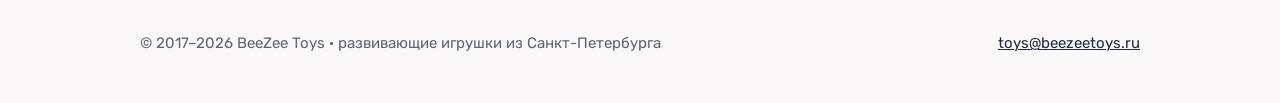
==== commit d8f3cf2a: "Азбуки: обзорная страница и отдельные страницы трёх азбук /azbuki/ — обзор: зачем нужна магнитная аз" ====
--- a/azbuki/index.html
+++ b/azbuki/index.html
@@ -4,7 +4,7 @@
 <meta charset="utf-8">
 <meta name="viewport" content="width=device-width, initial-scale=1">
 <title>Магнитная азбука для детей — буквы на магнитах | BeeZee Toys</title>
-<meta name="description" content="Магнитные азбуки BeeZee Toys: «Ассоциации» на 54 буквы, классическая на 141 букву и «Зверобуквы и вкусноцифры» с животными и цифрами. Буквы на холодильник для игры и обучения чтению.">
+<meta name="description" content="Магнитные азбуки BeeZee Toys: «Ассоциации» на 54 буквы, классическая на 141 букву и «Зверобуквы и вкусноцифры» с животными и цифрами. Как выбрать азбуку и во что с ней играть.">
 <link rel="canonical" href="https://beezeetoys.ru/azbuki/">
 <meta property="og:type" content="website">
 <meta property="og:site_name" content="BeeZee Toys">
@@ -26,25 +26,106 @@
       "@type": "CollectionPage",
       "name": "Магнитная азбука для детей",
       "url": "https://beezeetoys.ru/azbuki/",
-      "description": "Магнитные азбуки BeeZee Toys: «Ассоциации», классическая на 141 букву и «Зверобуквы и вкусноцифры».",
       "inLanguage": "ru",
-      "publisher": {"@type": "Organization", "name": "BeeZee Toys", "alternateName": ["Bee Zee Toys", "БиЗи Тойс"], "url": "https://beezeetoys.ru/", "logo": "https://beezeetoys.ru/img/logo.webp", "email": "toys@beezeetoys.ru"}
+      "publisher": {
+        "@id": "https://beezeetoys.ru/#org"
+      },
+      "mainEntity": {
+        "@type": "ItemList",
+        "itemListElement": [
+          {
+            "@type": "ListItem",
+            "position": 1,
+            "url": "https://beezeetoys.ru/azbuki/associacii/",
+            "name": "Магнитная азбука «Ассоциации»"
+          },
+          {
+            "@type": "ListItem",
+            "position": 2,
+            "url": "https://beezeetoys.ru/azbuki/klassika/",
+            "name": "Классическая магнитная азбука, 141 буква"
+          },
+          {
+            "@type": "ListItem",
+            "position": 3,
+            "url": "https://beezeetoys.ru/azbuki/zverobukvy/",
+            "name": "Магнитная азбука «Зверобуквы и вкусноцифры»"
+          }
+        ]
+      }
+    },
+    {
+      "@type": "Organization",
+      "@id": "https://beezeetoys.ru/#org",
+      "name": "BeeZee Toys",
+      "alternateName": [
+        "Bee Zee Toys",
+        "БиЗи Тойс"
+      ],
+      "url": "https://beezeetoys.ru/",
+      "logo": "https://beezeetoys.ru/img/logo.webp",
+      "email": "toys@beezeetoys.ru"
     },
     {
       "@type": "BreadcrumbList",
       "itemListElement": [
-        {"@type": "ListItem", "position": 1, "name": "Главная", "item": "https://beezeetoys.ru/"},
-        {"@type": "ListItem", "position": 2, "name": "Азбуки", "item": "https://beezeetoys.ru/azbuki/"}
+        {
+          "@type": "ListItem",
+          "position": 1,
+          "name": "Главная",
+          "item": "https://beezeetoys.ru/"
+        },
+        {
+          "@type": "ListItem",
+          "position": 2,
+          "name": "Азбуки",
+          "item": "https://beezeetoys.ru/azbuki/"
+        }
       ]
     },
     {
       "@type": "FAQPage",
       "mainEntity": [
-        {"@type": "Question", "name": "Буквы держатся на холодильнике?", "acceptedAnswer": {"@type": "Answer", "text": "Да. Магнит у букв сплошной — по всей обратной стороне, поэтому буквы держатся на холодильнике, магнитной доске и любой стальной поверхности."}},
-        {"@type": "Question", "name": "Сколько букв в наборе?", "acceptedAnswer": {"@type": "Answer", "text": "«Ассоциации» — 54 буквы, классическая азбука — 141 буква, «Зверобуквы и вкусноцифры» — 55 букв, 20 цифр и знаки для математики."}},
-        {"@type": "Question", "name": "С какого возраста «Зверобуквы»?", "acceptedAnswer": {"@type": "Answer", "text": "«Зверобуквы и вкусноцифры» — для детей от 3 лет."}},
-        {"@type": "Question", "name": "Есть ли у игрушек сертификаты?", "acceptedAnswer": {"@type": "Answer", "text": "Да, все игрушки BeeZee Toys имеют сертификаты соответствия."}},
-        {"@type": "Question", "name": "Где купить магнитную азбуку BeeZee Toys?", "acceptedAnswer": {"@type": "Answer", "text": "Ссылки на наши магазины на маркетплейсах — внизу главной страницы beezeetoys.ru. По оптовым закупкам пишите на toys@beezeetoys.ru."}}
+        {
+          "@type": "Question",
+          "name": "Буквы держатся на холодильнике?",
+          "acceptedAnswer": {
+            "@type": "Answer",
+            "text": "Да. Магнит у наших букв сплошной — по всей обратной стороне, поэтому буквы держатся на холодильнике, магнитной доске и любой стальной поверхности."
+          }
+        },
+        {
+          "@type": "Question",
+          "name": "Сколько букв в наборах?",
+          "acceptedAnswer": {
+            "@type": "Answer",
+            "text": "«Ассоциации» — 54 буквы, классическая азбука — 141 буква, «Зверобуквы и вкусноцифры» — 55 букв, 20 цифр и знаки для математики."
+          }
+        },
+        {
+          "@type": "Question",
+          "name": "Какую азбуку выбрать?",
+          "acceptedAnswer": {
+            "@type": "Answer",
+            "text": "Для знакомства с буквами — «Зверобуквы» или «Ассоциации»: буквы запоминаются по картинке. Для чтения и составления длинных слов — классическая на 141 букву."
+          }
+        },
+        {
+          "@type": "Question",
+          "name": "Есть ли у игрушек сертификаты?",
+          "acceptedAnswer": {
+            "@type": "Answer",
+            "text": "Да, все игрушки BeeZee Toys имеют сертификаты соответствия."
+          }
+        },
+        {
+          "@type": "Question",
+          "name": "Где купить магнитную азбуку BeeZee Toys?",
+          "acceptedAnswer": {
+            "@type": "Answer",
+            "text": "Ссылки на наши магазины на маркетплейсах — внизу главной страницы beezeetoys.ru. По оптовым закупкам пишите на toys@beezeetoys.ru."
+          }
+        }
       ]
     }
   ]
@@ -91,81 +172,57 @@
 </section>
 
 <article class="text wide">
-
-<h2>Три магнитные азбуки BeeZee Toys</h2>
-<p>У нас три азбуки на магнитах — у каждой свой характер. Все буквы со сплошным магнитом по всей обратной стороне и хранятся в яркой тубе.</p>
-
-<section class="product" id="associacii">
-<div class="product-head">
-<span class="tag">54 буквы · туба</span>
-<h3>Магнитная азбука «Ассоциации»</h3>
+<h2>Наши магнитные азбуки</h2>
+<div class="picks">
+<a class="pick" href="/azbuki/associacii/">
+<img src="/img/azbuka-tuba.webp" alt="Магнитная азбука BeeZee Toys «Ассоциации» в тубе — 54 буквы русского алфавита" width="900" height="1200" loading="lazy">
+<span class="pick-body"><span class="tag">54 буквы · туба</span><strong>Магнитная азбука «Ассоциации»</strong><p>Каждая буква — со своим узором: горошек, облака, звёзды. Ребёнок запоминает букву по картинке.</p><span class="more">Подробнее →</span></span>
+</a>
+<a class="pick" href="/azbuki/klassika/">
+<span class="ph-empty">фото скоро</span>
+<span class="pick-body"><span class="tag">141 буква · КМ-001</span><strong>Классическая магнитная азбука, 141 буква</strong><p>Большой набор для длинных слов и предложений. Гласные красные, согласные синие, знаки зелёные.</p><span class="more">Подробнее →</span></span>
+</a>
+<a class="pick" href="/azbuki/zverobukvy/">
+<img src="/img/zverobukvy-bukvy.webp" alt="Магнитные буквы с животными «Зверобуквы» BeeZee Toys — весь алфавит" width="900" height="1200" loading="lazy">
+<span class="pick-body"><span class="tag">55 букв + 20 цифр · от 3 лет</span><strong>Магнитная азбука «Зверобуквы и вкусноцифры»</strong><p>Зверь и его название в каждой букве, «вкусные» цифры для математики и стишки на каждую букву.</p><span class="more">Подробнее →</span></span>
+</a>
 </div>
-<div class="gallery">
-<figure><img src="/img/azbuka-tuba.webp" alt="Магнитная азбука BeeZee Toys «Ассоциации» в тубе — 54 буквы русского алфавита" width="900" height="1200" loading="lazy"><figcaption>54 буквы в тубе</figcaption></figure>
-<figure><img src="/img/azbuka-dom.webp" alt="Магнитные буквы Д, О, М из азбуки «Ассоциации» BeeZee Toys" width="900" height="1200" loading="lazy"><figcaption>Складываем первые слова</figcaption></figure>
-<figure><img src="/img/azbuka-papa.webp" alt="Слово ПАПА из магнитных букв на холодильнике" width="900" height="1200" loading="lazy"><figcaption>Послание на холодильнике</figcaption></figure>
-<figure><img src="/img/azbuka-ch.webp" alt="Розовая магнитная буква Ч в цветочек из азбуки «Ассоциации»" width="900" height="1200" loading="lazy"><figcaption>Буква-картинка</figcaption></figure>
-<figure><img src="/img/azbuka-girl.webp" alt="Девочка держит тубу с магнитной азбукой BeeZee Toys" width="900" height="1200" loading="lazy"><figcaption>Удобно хранить</figcaption></figure>
-</div>
-<p>Каждая буква раскрашена своим узором — горошек, облака, звёзды, цветы. Ребёнок запоминает не абстрактный значок, а «синюю Б в облаках»: так работает ассоциация. Лаконичный дизайн, который не стыдно оставить на холодильнике, — чувство стиля с детства.</p>
-<ul class="facts"><li>54 буквы русского алфавита</li><li>Глянцевые, прочные, экологичные</li><li>Сплошной магнит</li><li>Хранение в тубе</li></ul>
-</section>
-
-<section class="product" id="klassika">
-<div class="product-head">
-<span class="tag">141 буква</span>
-<h3>Классическая магнитная азбука</h3>
-</div>
-<p>Большой набор, чтобы складывать длинные слова, предложения и даже стихи. Цвет подсказывает правила: гласные — красные, согласные — синие, мягкий и твёрдый знаки — зелёные. В комплекте брошюра с упражнениями, всё хранится в яркой тубе.</p>
-<ul class="facts"><li>141 буква</li><li>Гласные, согласные и знаки разного цвета</li><li>Брошюра с упражнениями</li><li>Хранение в тубе</li></ul>
-</section>
-
-<section class="product" id="zverobukvy">
-<div class="product-head">
-<span class="tag">55 букв + 20 цифр · от 3 лет</span>
-<h3>Магнитная азбука «Зверобуквы и вкусноцифры»</h3>
-</div>
-<div class="gallery">
-<figure><img src="/img/zverobukvy-bukvy.webp" alt="Магнитные буквы с животными «Зверобуквы» BeeZee Toys — весь алфавит" width="900" height="1200" loading="lazy"><figcaption>В каждой букве — зверь</figcaption></figure>
-<figure><img src="/img/zverobukvy-slon.webp" alt="Магнитная буква С со слоном из азбуки «Зверобуквы»" width="900" height="1200" loading="lazy"><figcaption>С — слон</figcaption></figure>
-<figure><img src="/img/zverobukvy-stihi.webp" alt="Стихи на каждую букву алфавита к азбуке «Зверобуквы» BeeZee Toys" width="900" height="1200" loading="lazy"><figcaption>Стишки на каждую букву</figcaption></figure>
-<figure><img src="/img/zverobukvy-tuba.webp" alt="Подарочная туба магнитной азбуки «Зверобуквы и вкусноцифры»" width="900" height="1200" loading="lazy"><figcaption>Подарочная туба</figcaption></figure>
-<figure><img src="/img/zverobukvy-kryshka.webp" alt="Магнитная азбука BeeZee Toys, артикул КМ-002" width="900" height="1200" loading="lazy"><figcaption>Артикул КМ-002</figcaption></figure>
-</div>
-<p>Буквы с животными? Прямо в каждой букве, да ещё с названием: А — аллигатор, В — верблюд, С — слон, Ш — шмель. А цифры — «вкусные». В наборе 55 букв и 20 цифр плюс знаки для первых примеров по математике. Буквы большие, приятные на ощупь и крепко держатся на холодильнике — от этой азбуки не могут оторваться даже взрослые.</p>
-<p>К набору прилагаются стишки на каждую букву, которые мы сочинили сами: «Белки — рыжие малышки, собирают с ёлки шишки». С ними алфавит запоминается быстрее, а заодно развиваются речь и память. Пишите слова и предложения, разгадывайте кроссворды, решайте примеры.</p>
-<p>Набор упакован в яркую подарочную тубу — хороший подарок мальчику или девочке на день рождения и Новый год. Педагоги берут его для занятий в детском саду и развивающих центрах.</p>
-<ul class="facts"><li>55 букв, 20 цифр и знаки</li><li>Животное и название в каждой букве</li><li>Стихи на каждую букву</li><li>Цельный магнит</li><li>Подарочная туба</li><li>Для детей от 3 лет</li></ul>
-</section>
-
 </article>
 
 <article class="text">
 
-<h2>Почему буквы на магнитах помогают учиться</h2>
+<h2>Зачем ребёнку магнитная азбука</h2>
 <p>Азбука на холодильнике всегда на виду: ребёнок возвращается к буквам десятки раз в день — пока ждёт завтрак, помогает маме на кухне, играет со старшими. Буквы можно трогать, переставлять, складывать в слоги и слова, поэтому обучение чтению превращается в игру, а не в урок.</p>
-<p>Яркий цвет и рисунок на каждой букве работают как подсказка: малыш запоминает «синюю Б в облаках» быстрее, чем абстрактный значок. А в классической азбуке цвет сразу показывает, где гласная, а где согласная.</p>
+<p>Магнитные буквы развивают сразу несколько навыков: зрительную память (буква узнаётся по цвету и рисунку), мелкую моторику (буквы нужно взять, повернуть и прикрепить), речь и словарный запас (из букв складываются первые слова).</p>
+
+<h2>Как выбрать магнитную азбуку</h2>
+<ul>
+<li><strong>Магнит.</strong> Сплошной магнит по всей букве держится надёжнее, чем маленькая магнитная таблетка, которая может отклеиться.</li>
+<li><strong>Размер.</strong> Крупные буквы удобно брать маленькими пальчиками, и их видно издалека.</li>
+<li><strong>Количество.</strong> Чтобы складывать слова, нужны повторяющиеся буквы: МАМА — это две М и две А.</li>
+<li><strong>Подсказки.</strong> Картинка или цвет на букве помогают запомнить её быстрее.</li>
+<li><strong>Хранение.</strong> Туба или коробка — чтобы буквы не терялись по квартире.</li>
+</ul>
 
 <h2>Во что играть с магнитной азбукой</h2>
 <ol>
 <li><strong>Буква дня.</strong> Каждое утро вешаем на холодильник одну новую букву и ищем вокруг предметы на неё.</li>
 <li><strong>Собери имя.</strong> Складываем имена всех членов семьи — и даже кота.</li>
-<li><strong>Гласные и согласные.</strong> Разбираем буквы на две команды: красные и синие.</li>
+<li><strong>Гласные и согласные.</strong> Разбираем буквы на две команды по цвету.</li>
 <li><strong>Послание на холодильнике.</strong> Оставляем друг другу короткие слова: «МАМА», «ПАПА», «ЛЮБЛЮ». Проверено: папа тает быстрее мороженого.</li>
 <li><strong>Слово-перевёртыш.</strong> Меняем одну букву — получаем новое слово: КОТ → КИТ → КОМ.</li>
-<li><strong>Стишок на букву.</strong> В «Зверобуквах» к каждой букве есть стихотворение: читаем и ищем героя на холодильнике.</li>
-<li><strong>Вкусная математика.</strong> Цифрами и знаками из «Зверобукв» складываем первые примеры: 2 + 3 = 5.</li>
+<li><strong>Стишок на букву.</strong> Читаем стихотворение и ищем героя на холодильнике.</li>
+<li><strong>Вкусная математика.</strong> Из цифр и знаков складываем первые примеры: 2 + 3 = 5.</li>
 </ol>
 
-<h2>Из чего сделаны буквы</h2>
-<p>Буквы BeeZee Toys глянцевые и прочные: их не страшно уронить. Магнит сплошной — по всей обратной стороне буквы, поэтому они крепко держатся и не отваливаются. Все игрушки BeeZee Toys имеют сертификаты соответствия.</p>
-<p>Мы придумываем и рисуем азбуки сами, в Санкт-Петербурге. Первые наши азбуки в 2017 году были деревянными — о том, как мы пришли к глянцевым буквам, рассказываем в <a href="/istoriya/">истории бренда</a>.</p>
+<h2>Кто делает азбуки BeeZee Toys</h2>
+<p>Мы придумываем и рисуем азбуки сами, в Санкт-Петербурге. Первые наши азбуки в 2017 году были деревянными — о том, как мы пришли к глянцевым буквам на магнитах, рассказываем в <a href="/istoriya/">истории бренда</a>. Все игрушки BeeZee Toys имеют сертификаты соответствия.</p>
 
 <h2>Частые вопросы</h2>
 <div class="faq">
-<details><summary>Буквы держатся на холодильнике?</summary><p>Да. Магнит у букв сплошной — по всей обратной стороне, поэтому буквы держатся на холодильнике, магнитной доске и любой стальной поверхности.</p></details>
-<details><summary>Сколько букв в наборе?</summary><p>«Ассоциации» — 54 буквы, классическая азбука — 141 буква, «Зверобуквы и вкусноцифры» — 55 букв, 20 цифр и знаки для математики.</p></details>
-<details><summary>С какого возраста «Зверобуквы»?</summary><p>«Зверобуквы и вкусноцифры» — для детей от 3 лет.</p></details>
+<details><summary>Буквы держатся на холодильнике?</summary><p>Да. Магнит у наших букв сплошной — по всей обратной стороне, поэтому буквы держатся на холодильнике, магнитной доске и любой стальной поверхности.</p></details>
+<details><summary>Сколько букв в наборах?</summary><p>«Ассоциации» — 54 буквы, классическая азбука — 141 буква, «Зверобуквы и вкусноцифры» — 55 букв, 20 цифр и знаки для математики.</p></details>
+<details><summary>Какую азбуку выбрать?</summary><p>Для знакомства с буквами — <a href="/azbuki/zverobukvy/">«Зверобуквы»</a> или <a href="/azbuki/associacii/">«Ассоциации»</a>: буквы запоминаются по картинке. Для чтения и составления длинных слов — <a href="/azbuki/klassika/">классическая на 141 букву</a>.</p></details>
 <details><summary>Есть ли у игрушек сертификаты?</summary><p>Да, все игрушки BeeZee Toys имеют сертификаты соответствия.</p></details>
 <details><summary>Где купить магнитную азбуку BeeZee Toys?</summary><p>Ссылки на наши магазины на маркетплейсах — <a href="/#buy">внизу главной страницы</a>. По оптовым закупкам пишите на <a href="mailto:toys@beezeetoys.ru">toys@beezeetoys.ru</a>.</p></details>
 </div>
--- a/css/page.css
+++ b/css/page.css
@@ -76,3 +76,39 @@
 
 @keyframes bob{0%,100%{transform:translateY(0) rotate(-6deg)}50%{transform:translateY(-12px) rotate(6deg)}}
 @media (prefers-reduced-motion:reduce){*{animation:none!important;transition:none!important}}
+
+/* превью товаров на обзорной странице раздела — каждая карточка ведёт на свою страницу */
+.picks{display:grid;grid-template-columns:repeat(auto-fit,minmax(260px,1fr));gap:20px;margin:22px 0 10px}
+.pick{display:flex;flex-direction:column;background:#fff;border-radius:28px;overflow:hidden;text-decoration:none;color:var(--ink);box-shadow:0 10px 24px -18px rgba(31,42,68,.4);transition:transform .35s cubic-bezier(.34,1.56,.64,1),box-shadow .35s}
+.pick:hover{transform:translateY(-6px) rotate(-.8deg);box-shadow:0 18px 30px -18px rgba(31,42,68,.5);color:var(--ink)}
+.pick img{display:block;width:100%;height:auto;aspect-ratio:4/3;object-fit:cover}
+.pick .ph-empty{aspect-ratio:4/3;display:flex;align-items:center;justify-content:center;background-color:#F3EBDD;background-image:radial-gradient(circle,#E8DCC6 0 8px,transparent 9px);background-size:40px 40px;font-size:14px;color:var(--muted)}
+.pick-body{padding:18px 22px 22px;display:flex;flex-direction:column;gap:6px;flex:1}
+.pick .tag{font-size:14px;font-weight:700;color:var(--room)}
+.pick strong{font-size:21px;line-height:1.2}
+.pick p{margin:0;font-size:16px;line-height:1.5;flex:1}
+.pick .more{margin-top:8px;font-weight:700;color:var(--room)}
+
+/* страница товара */
+.hero.small{padding:28px clamp(24px,5vw,56px) 32px}
+.hero.small h1{font-size:clamp(32px,5vw,52px)}
+.specs{width:100%;max-width:760px;border-collapse:collapse;margin:10px 0 0;background:#fff;border-radius:20px;overflow:hidden;font-size:16px}
+.specs th,.specs td{text-align:left;padding:12px 18px;border-bottom:1px solid #EFEAEA;vertical-align:top}
+.specs th{width:42%;font-weight:500;color:var(--muted)}
+.specs tr:last-child th,.specs tr:last-child td{border-bottom:0}
+.ph-wait{border-radius:24px;min-height:220px;display:flex;align-items:center;justify-content:center;padding:24px;text-align:center;background-color:#F3EBDD;background-image:radial-gradient(circle,#E8DCC6 0 8px,transparent 9px);background-size:40px 40px;margin:28px 0 8px}
+.ph-wait span{background:var(--paper);border-radius:14px;padding:10px 16px;font-size:15px;font-weight:500}
+.gallery img{cursor:zoom-in}
+
+/* увеличение фото */
+.lightbox{position:fixed;inset:0;z-index:100;background:rgba(20,24,36,.92);display:none;align-items:center;justify-content:center;padding:56px 64px}
+.lightbox.open{display:flex}
+.lightbox figure{margin:0;max-width:100%;max-height:100%;display:flex;flex-direction:column;align-items:center;gap:10px}
+.lightbox img{max-width:100%;max-height:calc(100vh - 140px);border-radius:16px;object-fit:contain}
+.lightbox figcaption{color:#fff;font-size:15px}
+.lightbox button{position:absolute;border:0;background:rgba(255,255,255,.14);color:#fff;width:48px;height:48px;border-radius:50%;font-size:28px;line-height:1;cursor:pointer}
+.lightbox button:hover{background:rgba(255,255,255,.28)}
+.lb-close{top:14px;right:14px;font-size:20px!important}
+.lb-prev{left:12px;top:50%;margin-top:-24px}
+.lb-next{right:12px;top:50%;margin-top:-24px}
+@media (max-width:640px){.lightbox{padding:56px 8px}.lb-prev,.lb-next{top:auto;bottom:14px;margin:0}.lb-prev{left:calc(50% - 60px)}.lb-next{right:calc(50% - 60px)}}
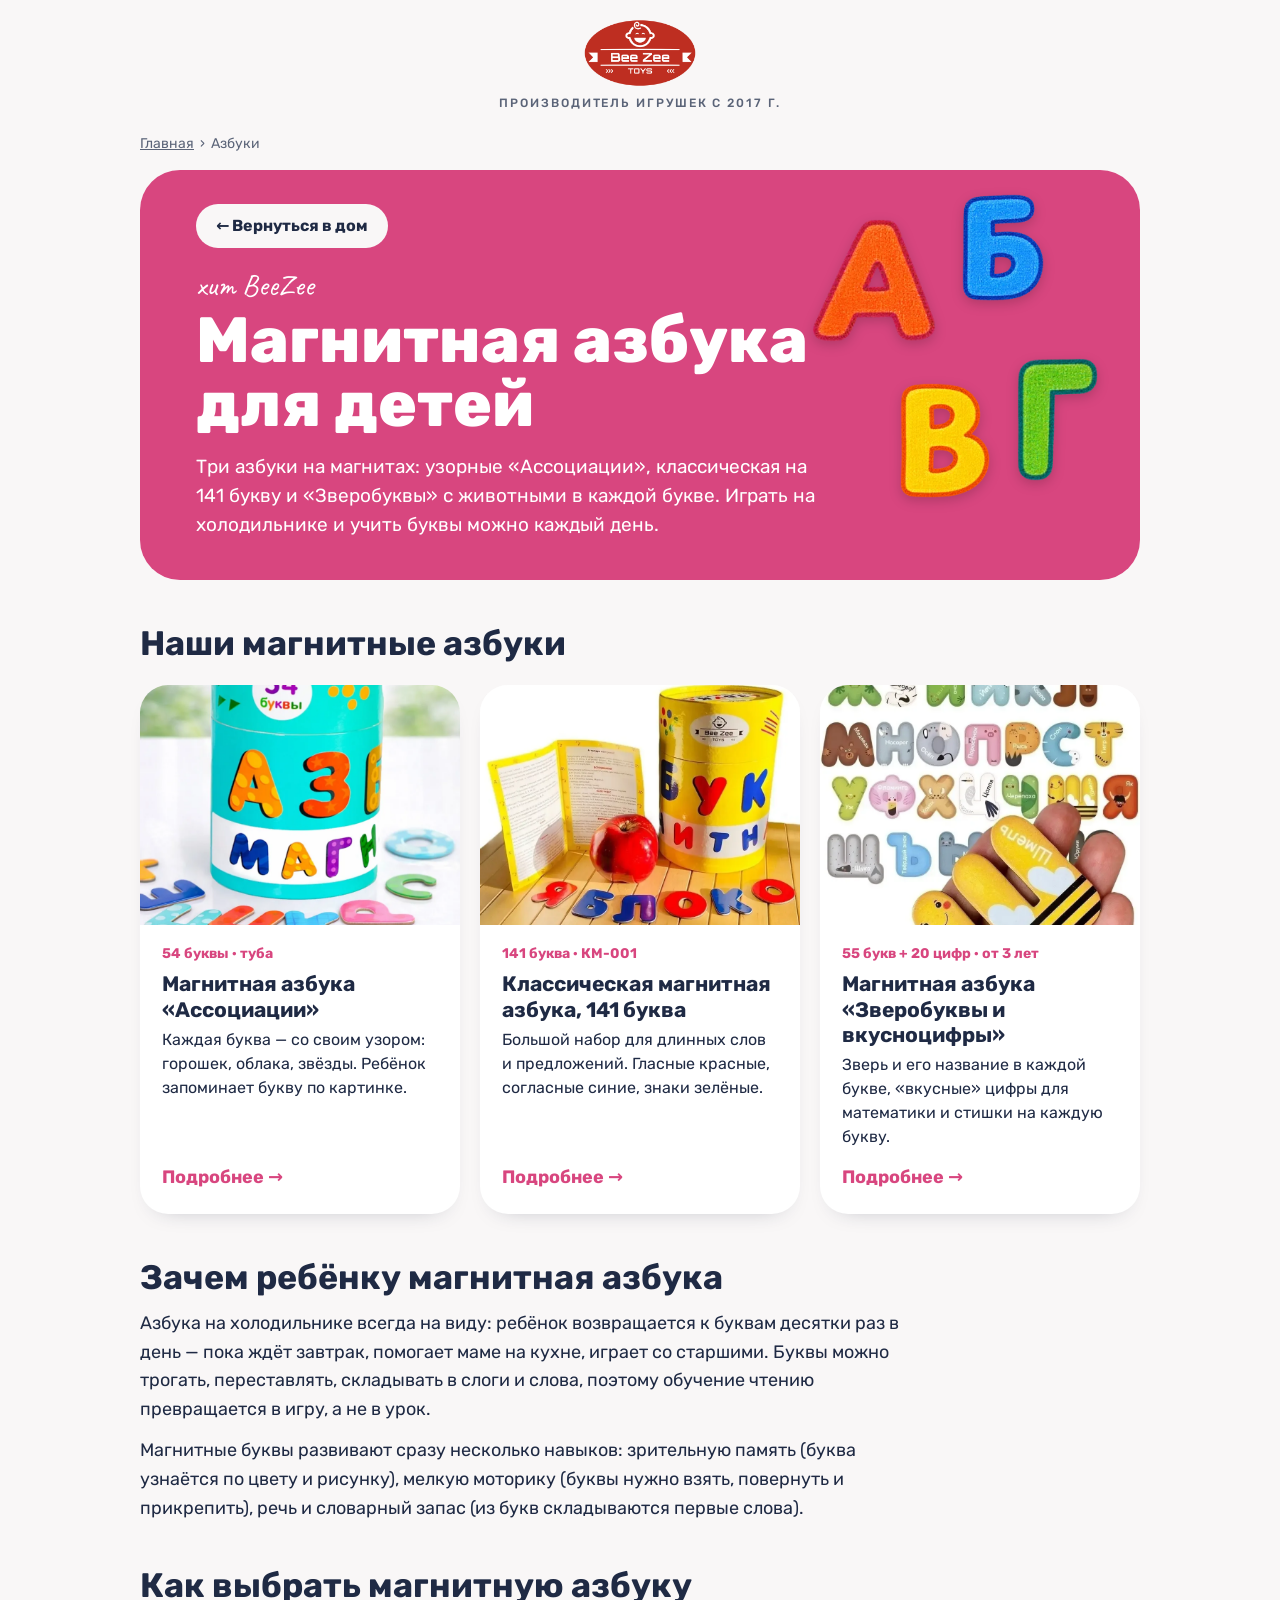
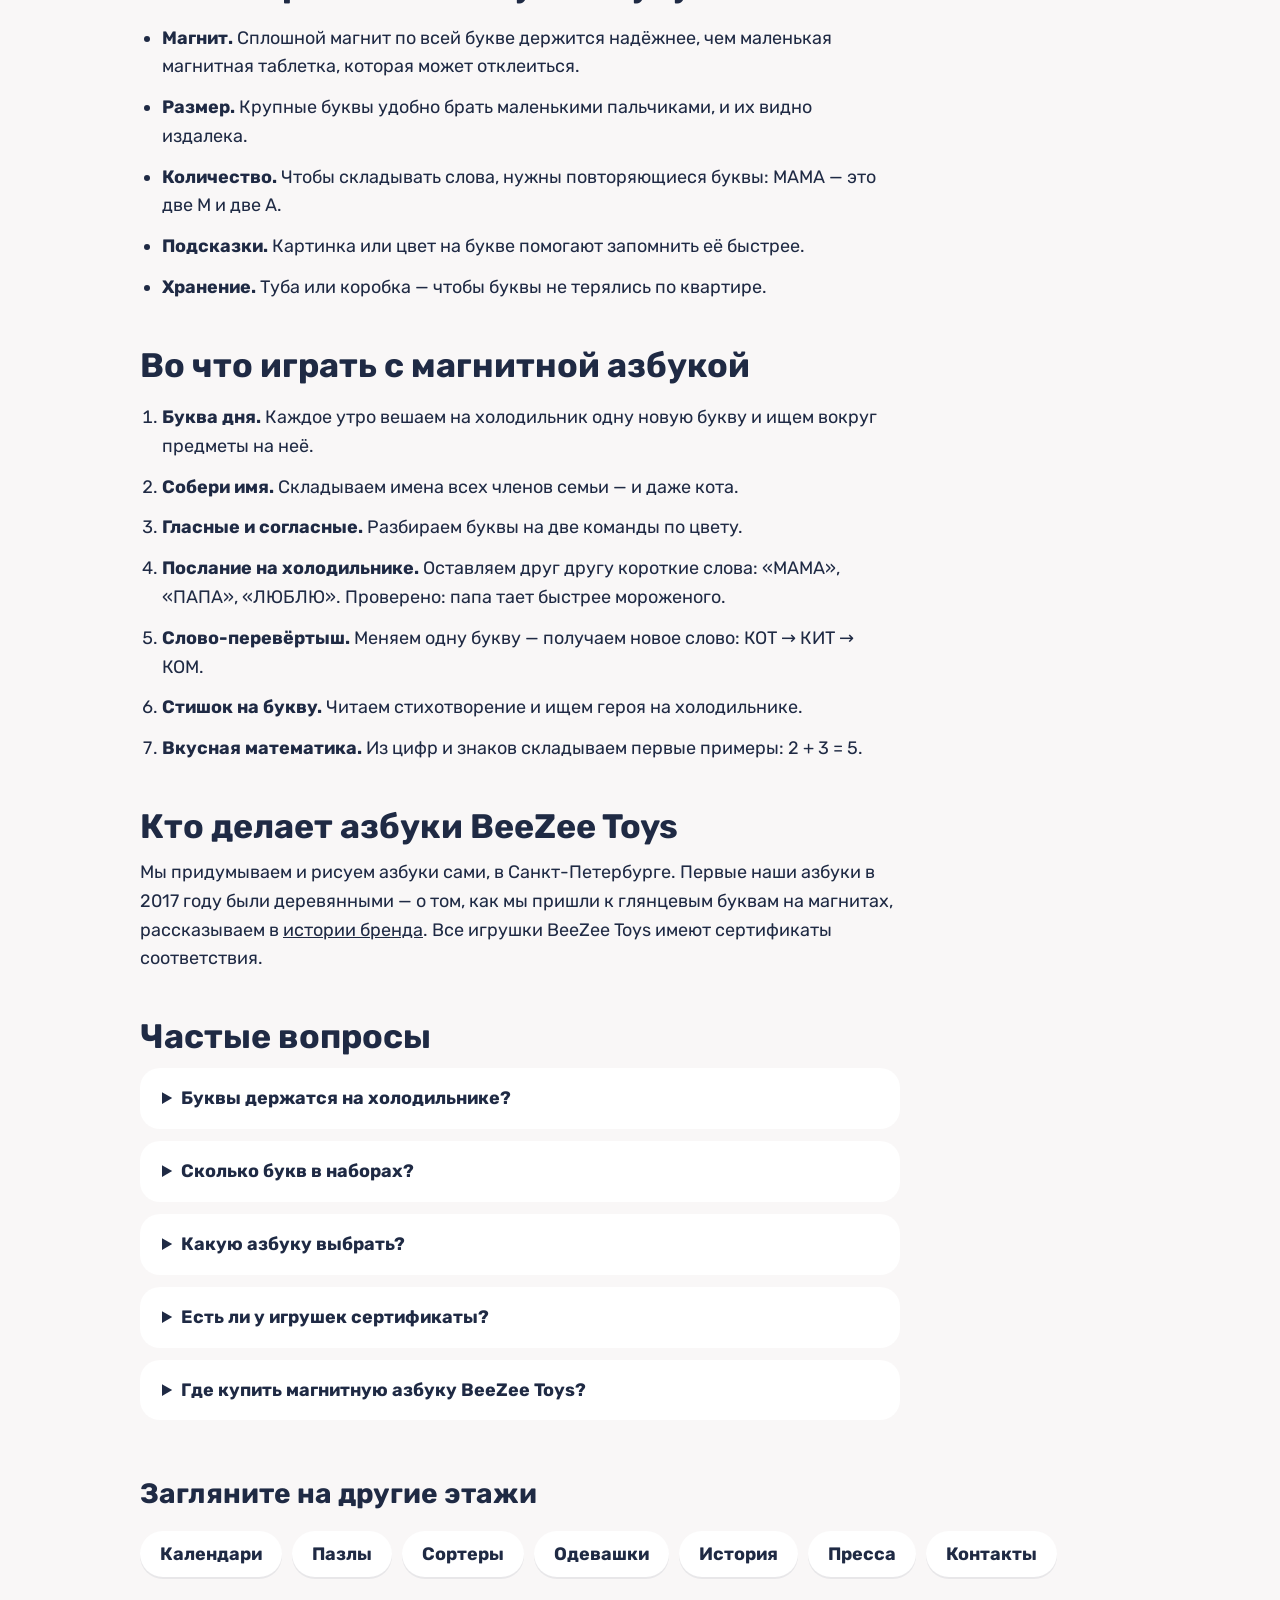
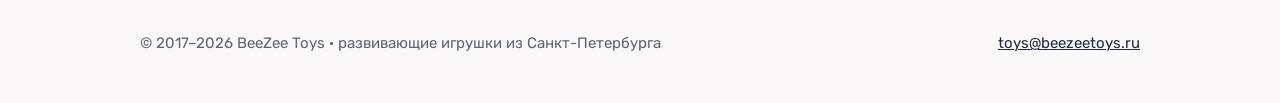
==== commit e71ddb88: "Азбуки: фото классической азбуки на 141 букву Галерея из 5 фото на /azbuki/klassika/, фото в превью " ====
--- a/azbuki/index.html
+++ b/azbuki/index.html
@@ -179,7 +179,7 @@
 <span class="pick-body"><span class="tag">54 буквы · туба</span><strong>Магнитная азбука «Ассоциации»</strong><p>Каждая буква — со своим узором: горошек, облака, звёзды. Ребёнок запоминает букву по картинке.</p><span class="more">Подробнее →</span></span>
 </a>
 <a class="pick" href="/azbuki/klassika/">
-<span class="ph-empty">фото скоро</span>
+<img src="/img/klassika-yabloko.webp" alt="Классическая магнитная азбука BeeZee Toys на 141 букву: туба, брошюра и слово ЯБЛОКО" width="900" height="1200" loading="lazy">
 <span class="pick-body"><span class="tag">141 буква · КМ-001</span><strong>Классическая магнитная азбука, 141 буква</strong><p>Большой набор для длинных слов и предложений. Гласные красные, согласные синие, знаки зелёные.</p><span class="more">Подробнее →</span></span>
 </a>
 <a class="pick" href="/azbuki/zverobukvy/">
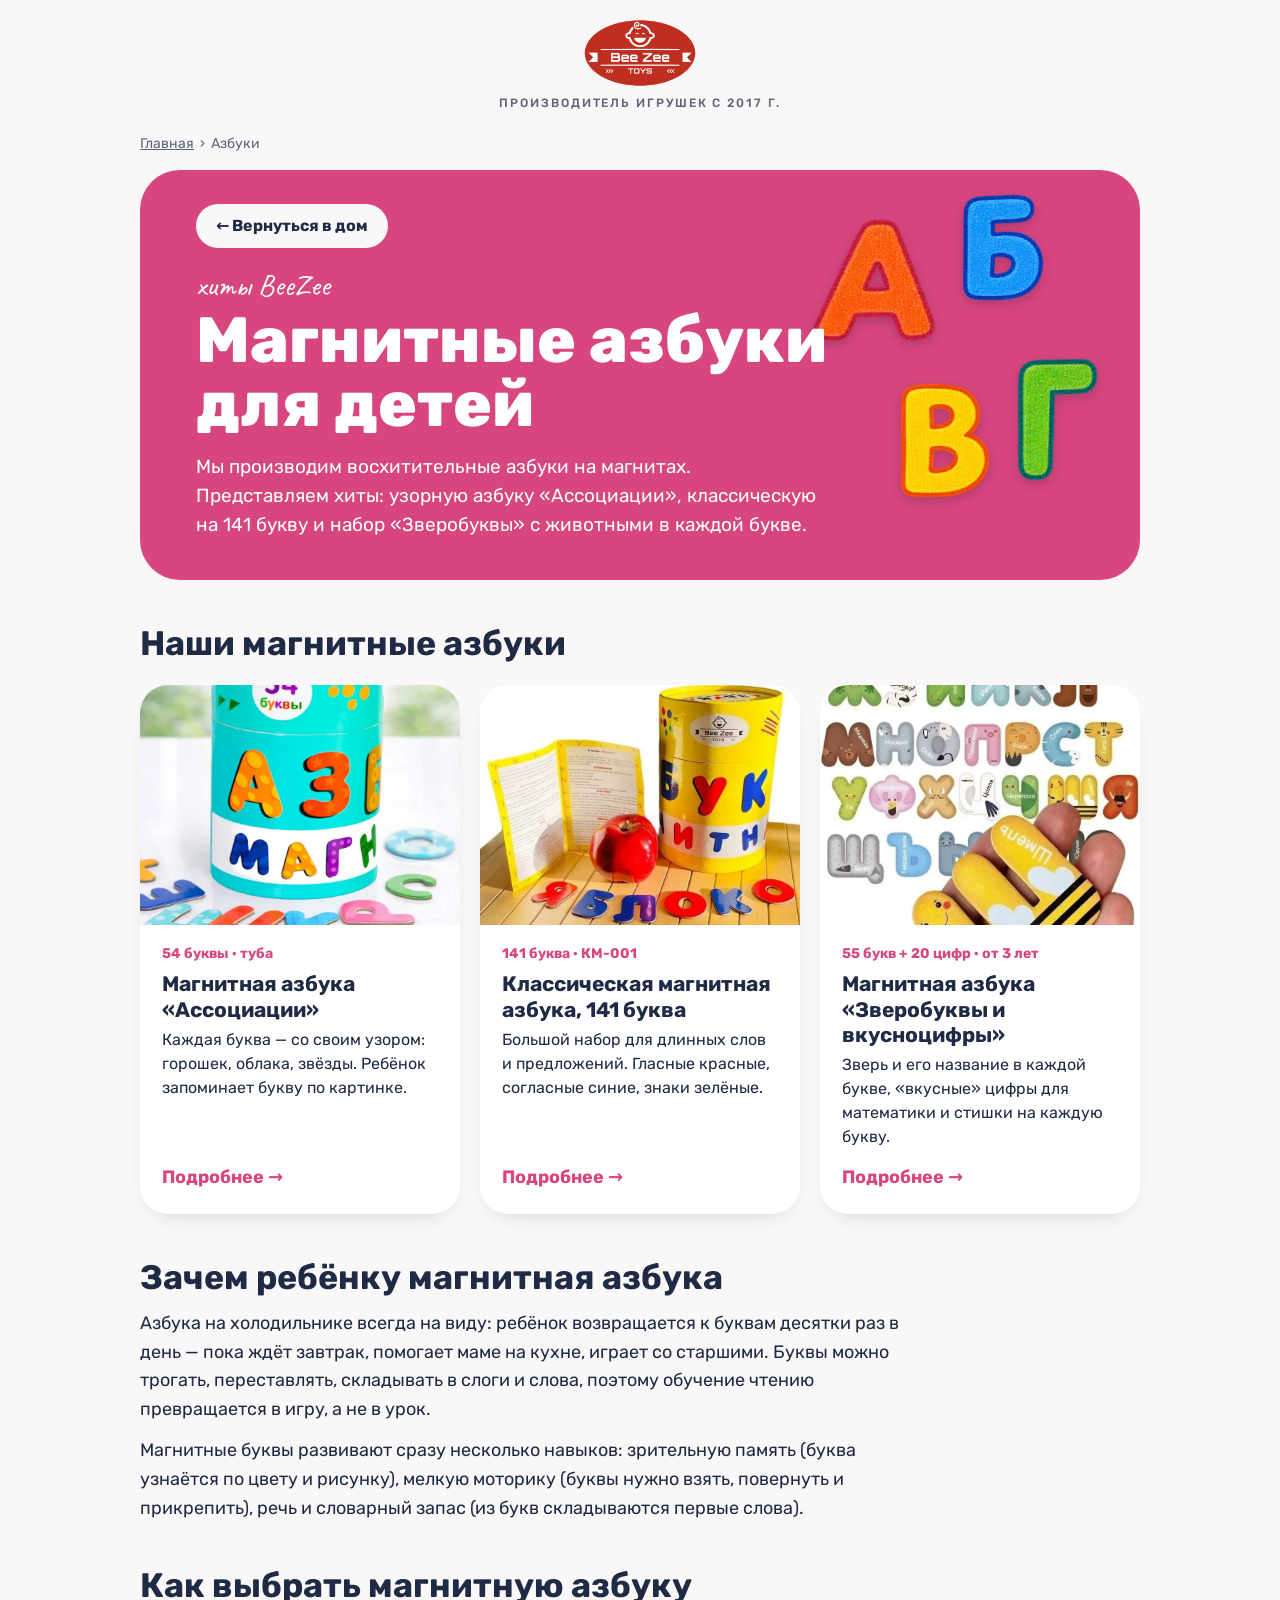
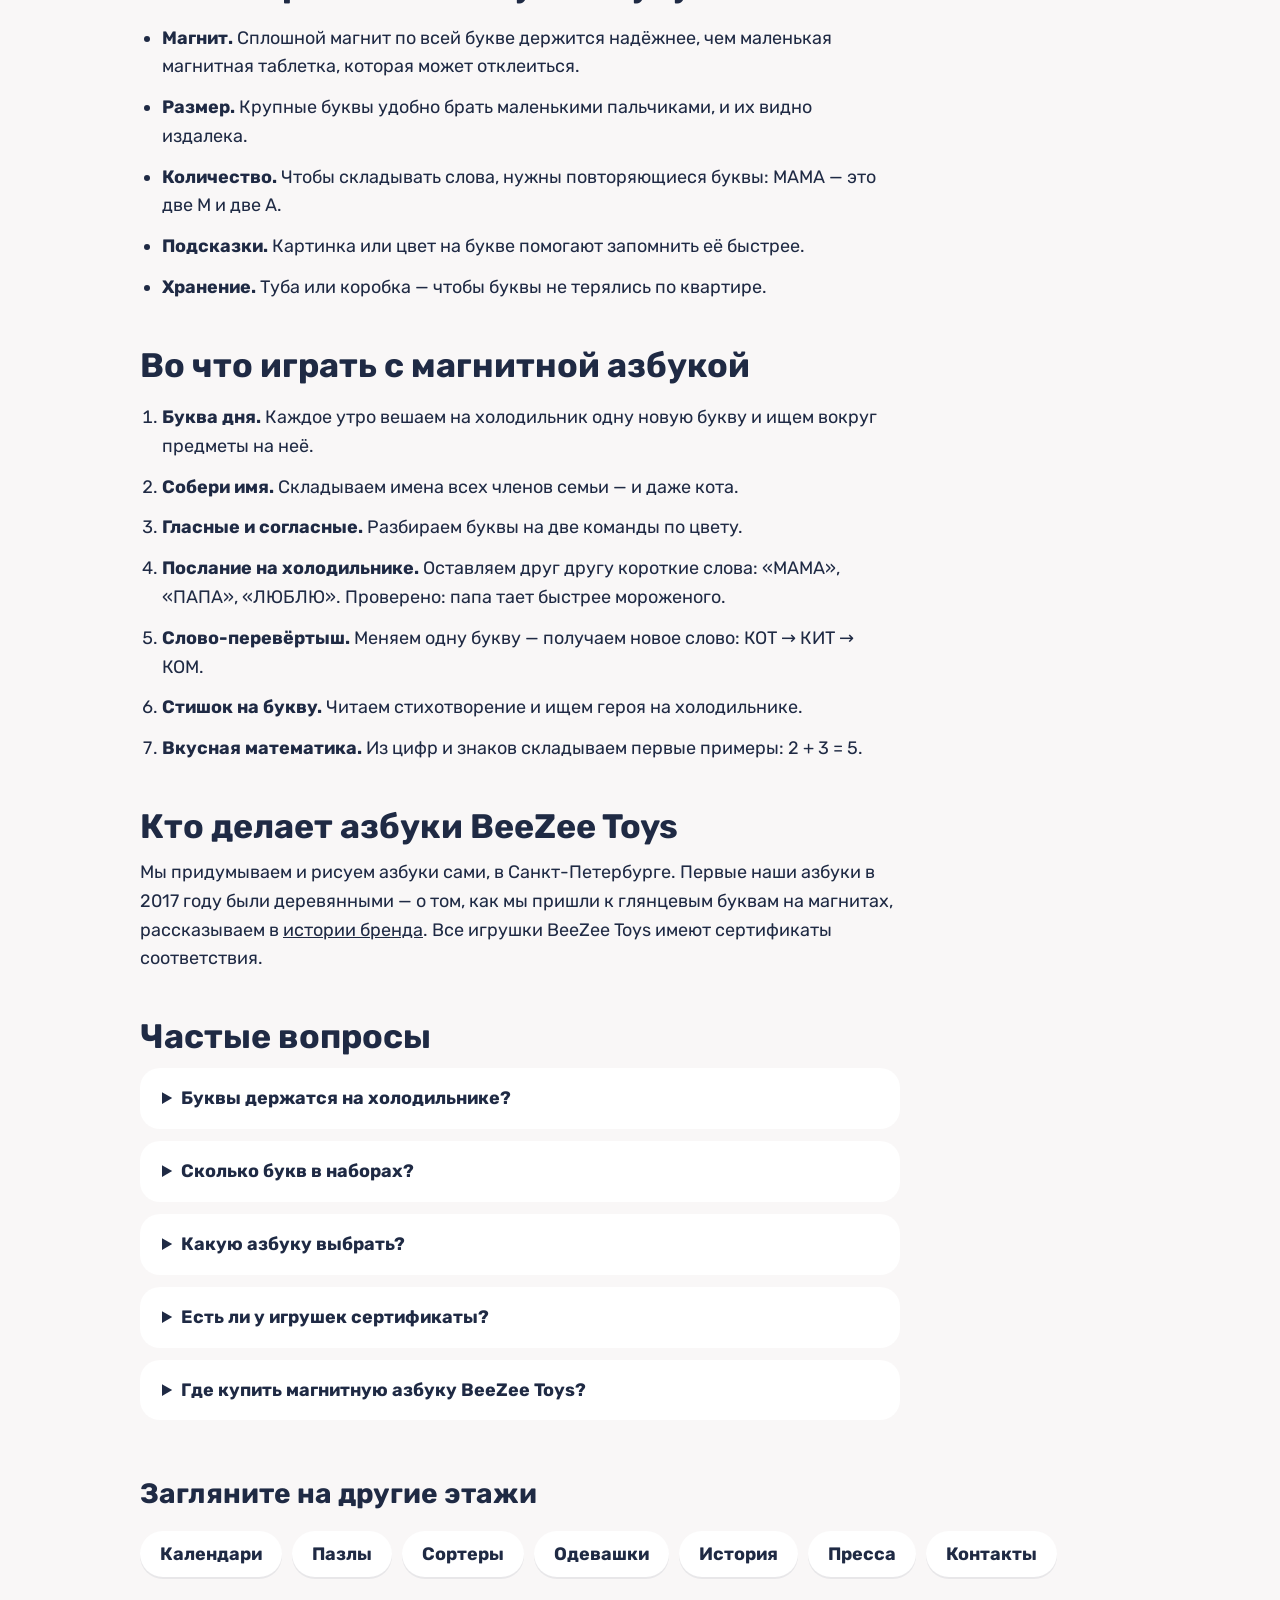
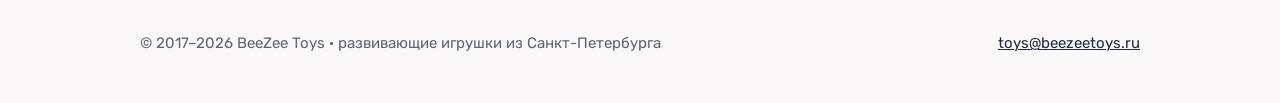
==== commit 84fc4735: "Азбуки: «Магнитные азбуки для детей», «хиты BeeZee», новый вводный текст Co-Authored-By: Claude Opus" ====
--- a/azbuki/index.html
+++ b/azbuki/index.html
@@ -3,12 +3,12 @@
 <head>
 <meta charset="utf-8">
 <meta name="viewport" content="width=device-width, initial-scale=1">
-<title>Магнитная азбука для детей — буквы на магнитах | BeeZee Toys</title>
+<title>Магнитные азбуки для детей — буквы на магнитах | BeeZee Toys</title>
 <meta name="description" content="Магнитные азбуки BeeZee Toys: «Ассоциации» на 54 буквы, классическая на 141 букву и «Зверобуквы и вкусноцифры» с животными и цифрами. Как выбрать азбуку и во что с ней играть.">
 <link rel="canonical" href="https://beezeetoys.ru/azbuki/">
 <meta property="og:type" content="website">
 <meta property="og:site_name" content="BeeZee Toys">
-<meta property="og:title" content="Магнитная азбука для детей — BeeZee Toys">
+<meta property="og:title" content="Магнитные азбуки для детей — BeeZee Toys">
 <meta property="og:description" content="Три магнитные азбуки: «Ассоциации», классическая на 141 букву и «Зверобуквы и вкусноцифры».">
 <meta property="og:url" content="https://beezeetoys.ru/azbuki/">
 <meta property="og:image" content="https://beezeetoys.ru/img/azbuka-tuba.webp">
@@ -16,7 +16,7 @@
 <link rel="icon" href="/img/logo.webp">
 <link rel="preconnect" href="https://fonts.googleapis.com">
 <link href="https://fonts.googleapis.com/css2?family=Rubik:wght@400;500;700;800&family=Caveat:wght@500;700&display=swap" rel="stylesheet">
-<link rel="stylesheet" href="/css/page.css">
+<link rel="stylesheet" href="/css/page.css?v=06c07736">
 
 <script type="application/ld+json">
 {
@@ -24,7 +24,7 @@
   "@graph": [
     {
       "@type": "CollectionPage",
-      "name": "Магнитная азбука для детей",
+      "name": "Магнитные азбуки для детей",
       "url": "https://beezeetoys.ru/azbuki/",
       "inLanguage": "ru",
       "publisher": {
@@ -166,9 +166,9 @@
 <img src="/img/azbuki-g.webp" alt="" style="right:4%;top:46%;height:30%;animation-delay:-3.6s">
 </div>
 <a class="home" href="/">← Вернуться в дом</a>
-<span class="note hand">хит BeeZee</span>
-<h1>Магнитная азбука для детей</h1>
-<p class="lead">Три азбуки на магнитах: узорные «Ассоциации», классическая на 141 букву и «Зверобуквы» с животными в каждой букве. Играть на холодильнике и учить буквы можно каждый день.</p>
+<span class="note hand">хиты BeeZee</span>
+<h1>Магнитные азбуки для детей</h1>
+<p class="lead">Мы производим восхитительные азбуки на магнитах. Представляем хиты: узорную азбуку «Ассоциации», классическую на 141 букву и набор «Зверобуквы» с животными в каждой букве.</p>
 </section>
 
 <article class="text wide">
